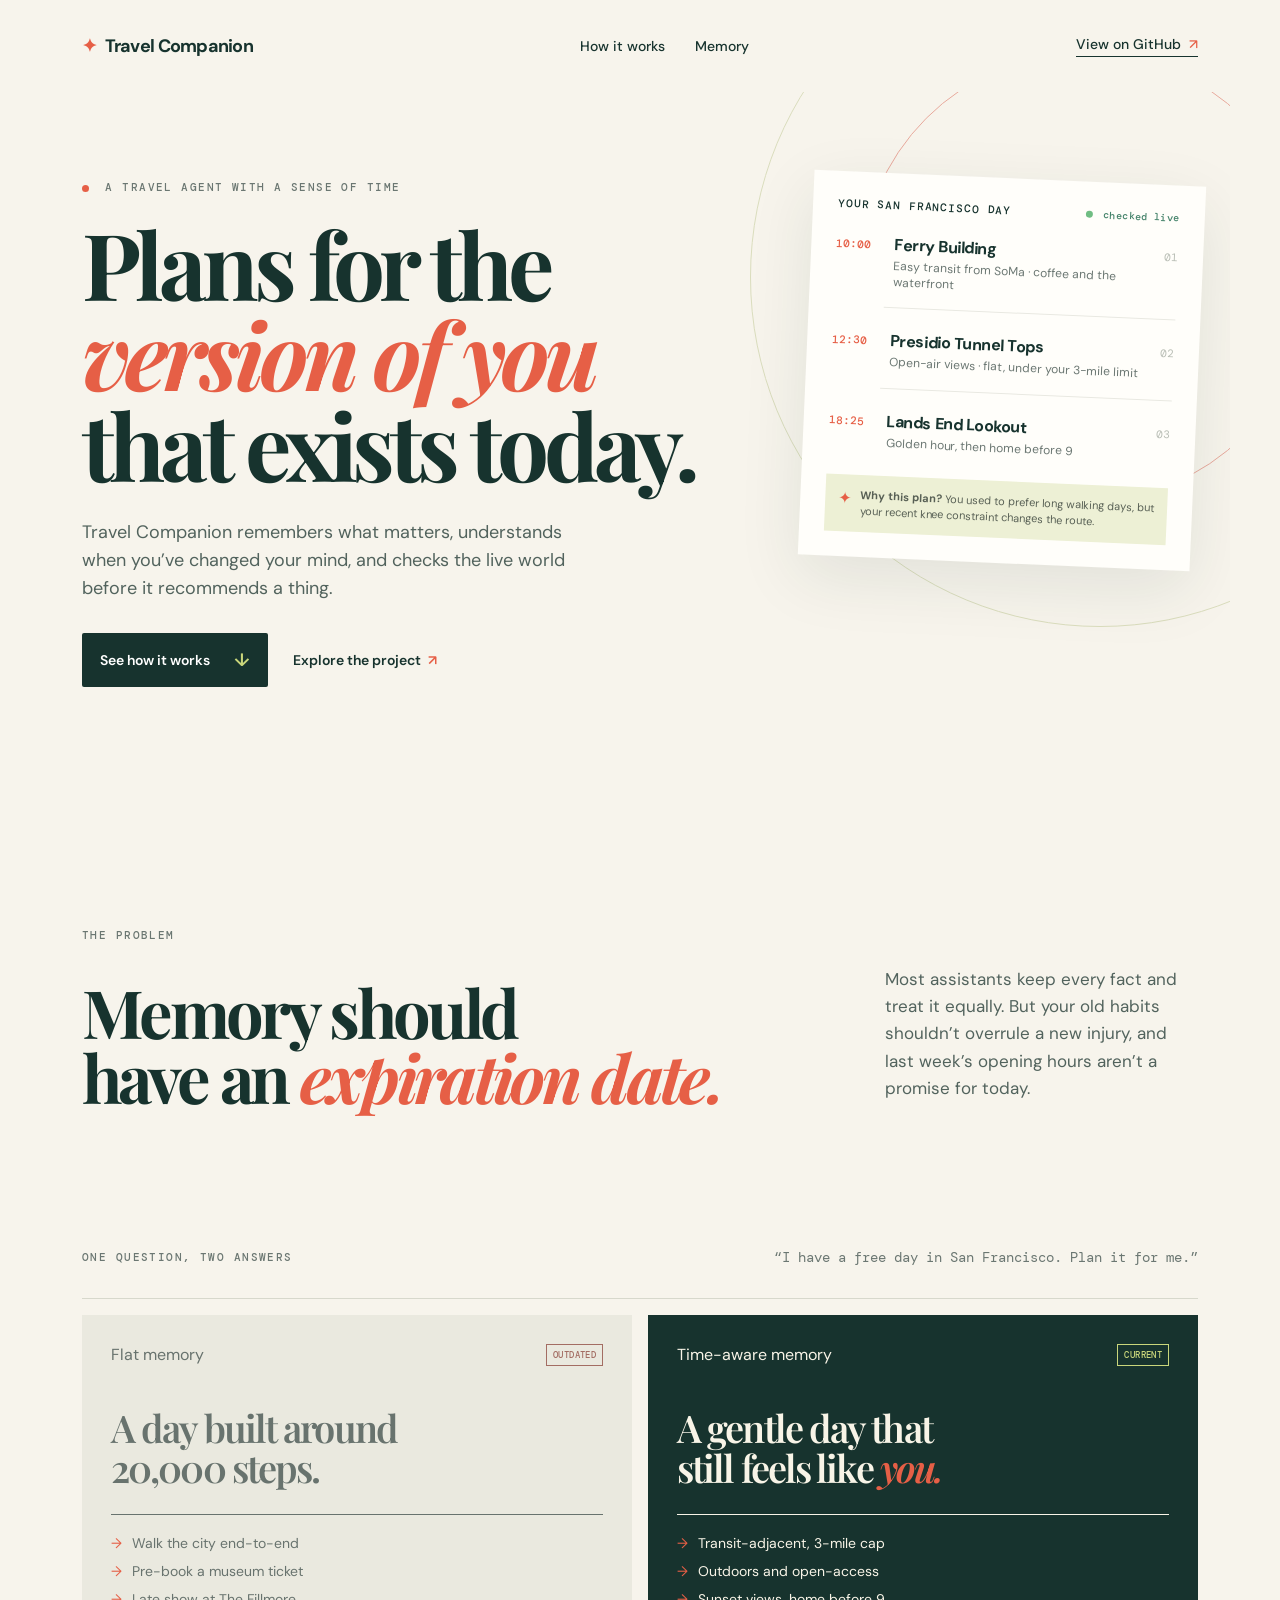
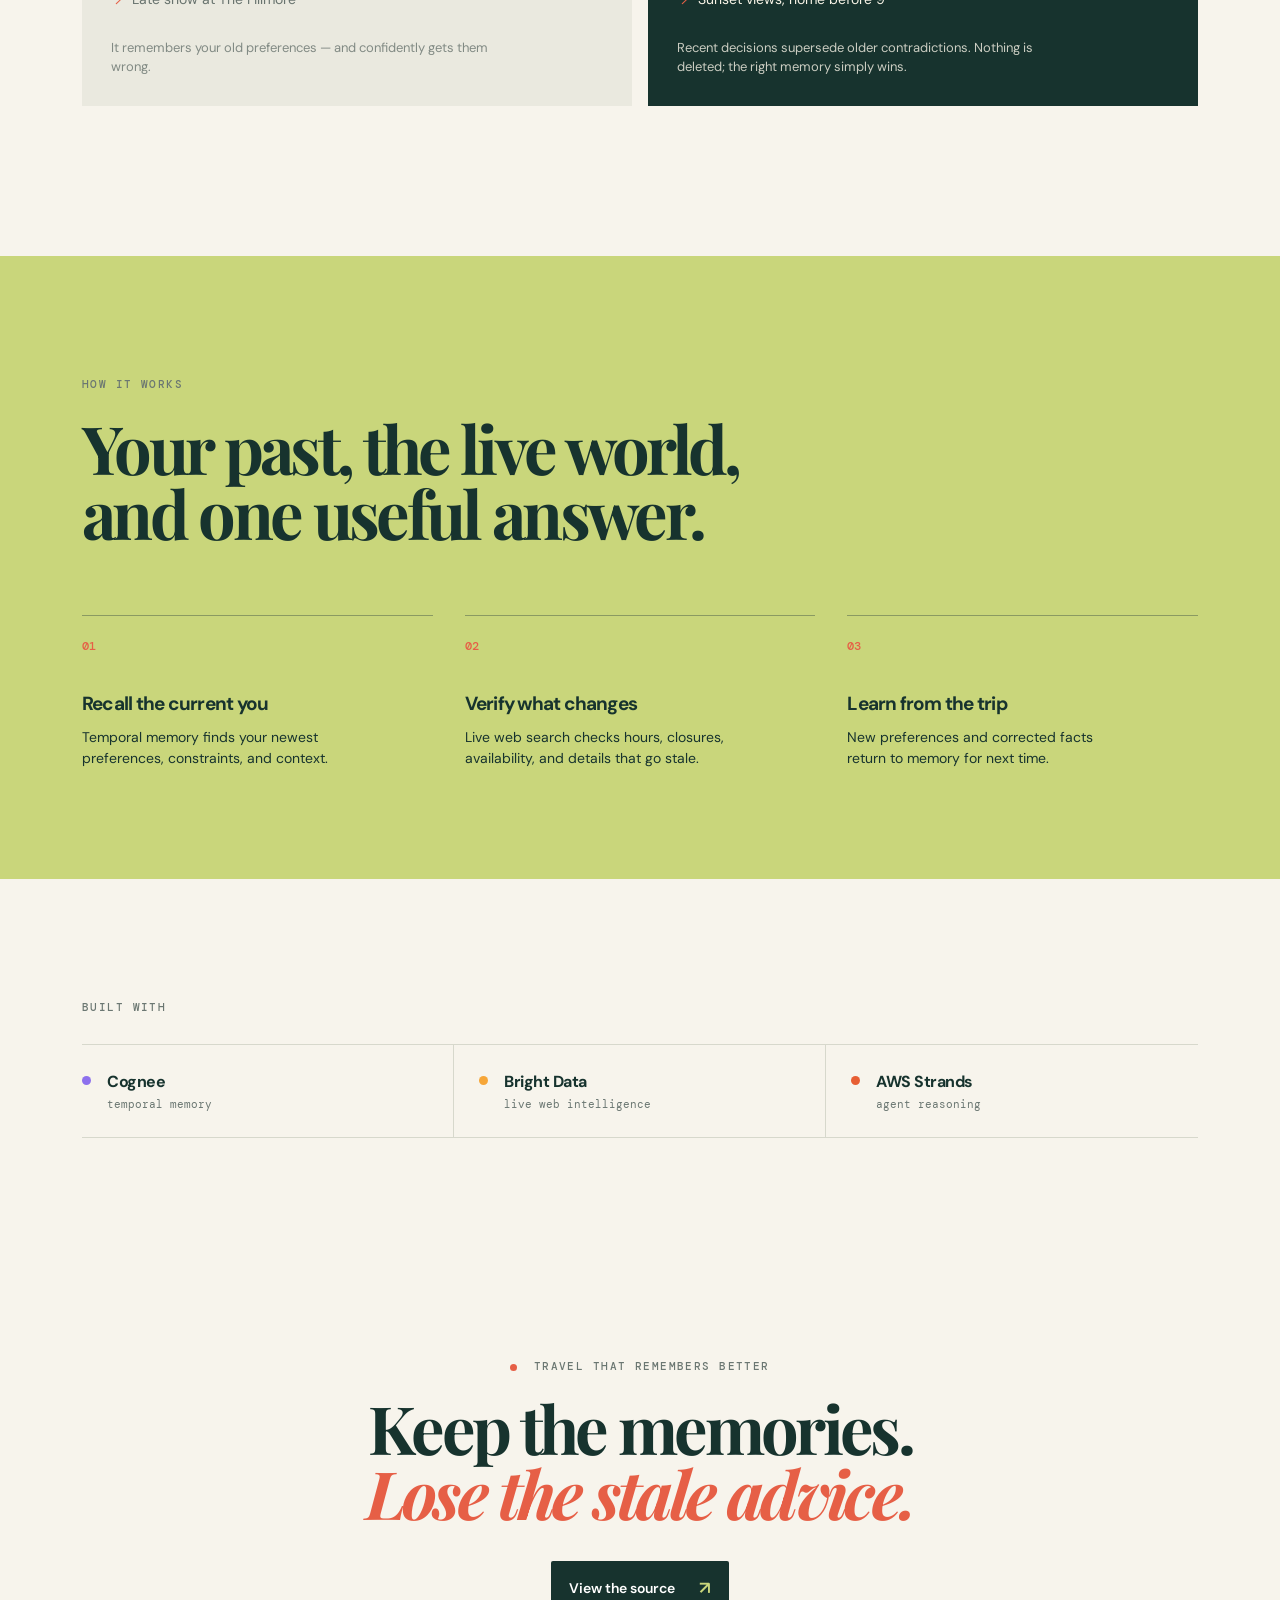
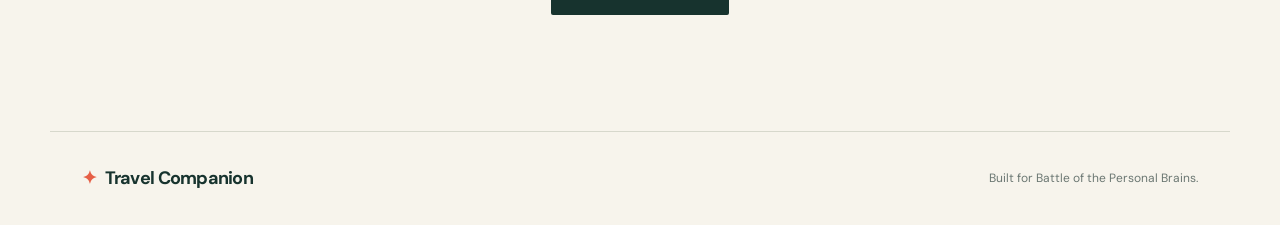
==== index.html @ 162d1d11 "Add recency decay layer — Cognee stores the timeline but doesn't rank by it Measured, not assumed: S" ====
<!doctype html>
<html lang="en">
  <head>
    <meta charset="UTF-8" />
    <meta name="viewport" content="width=device-width, initial-scale=1.0" />
    <meta name="description" content="Travel Companion plans around who you are now, then checks the world live." />
    <title>Travel Companion — Plans that keep up with you</title>
    <link rel="preconnect" href="https://fonts.googleapis.com" />
    <link rel="preconnect" href="https://fonts.gstatic.com" crossorigin />
    <link href="https://fonts.googleapis.com/css2?family=DM+Mono:wght@400;500&family=DM+Sans:opsz,wght@9..40,400;9..40,500;9..40,600;9..40,700&family=Playfair+Display:ital,wght@600;700&display=swap" rel="stylesheet" />
    <link rel="stylesheet" href="styles.css" />
  </head>
  <body>
    <main>
      <nav class="nav shell" aria-label="Primary navigation">
        <a class="brand" href="#top"><span class="brand-mark">✦</span> Travel Companion</a>
        <div class="nav-links"><a href="#how-it-works">How it works</a><a href="#memory">Memory</a></div>
        <a class="nav-cta" href="https://github.com/abhijitbetigeri/Travel-Companion">View on GitHub <span>↗</span></a>
      </nav>

      <section class="hero shell" id="top">
        <div class="eyebrow"><span></span> A travel agent with a sense of time</div>
        <h1>Plans for the<br /><em>version of you</em><br />that exists today.</h1>
        <p class="hero-copy">Travel Companion remembers what matters, understands when you’ve changed your mind, and checks the live world before it recommends a thing.</p>
        <div class="hero-actions"><a class="button button-dark" href="#how-it-works">See how it works <span>↓</span></a><a class="text-link" href="https://github.com/abhijitbetigeri/Travel-Companion">Explore the project <span>↗</span></a></div>
        <div class="hero-card" aria-label="Example trip plan">
          <div class="card-top"><span class="card-kicker">Your San Francisco day</span><span class="live"><i></i> checked live</span></div>
          <div class="plan-row"><time>10:00</time><div><strong>Ferry Building</strong><p>Easy transit from SoMa · coffee and the waterfront</p></div><b>01</b></div>
          <div class="plan-line"></div>
          <div class="plan-row"><time>12:30</time><div><strong>Presidio Tunnel Tops</strong><p>Open-air views · flat, under your 3-mile limit</p></div><b>02</b></div>
          <div class="plan-line"></div>
          <div class="plan-row"><time>18:25</time><div><strong>Lands End Lookout</strong><p>Golden hour, then home before 9</p></div><b>03</b></div>
          <div class="memory-note"><span>✦</span><p><strong>Why this plan?</strong> You used to prefer long walking days, but your recent knee constraint changes the route.</p></div>
        </div>
        <div class="orbit orbit-one"></div><div class="orbit orbit-two"></div>
      </section>

      <section class="belief shell">
        <p class="section-label">The problem</p>
        <div class="belief-grid"><h2>Memory should<br />have an <em>expiration date.</em></h2><p>Most assistants keep every fact and treat it equally. But your old habits shouldn’t overrule a new injury, and last week’s opening hours aren’t a promise for today.</p></div>
      </section>

      <section class="comparison shell" id="memory">
        <div class="comparison-head"><p class="section-label">One question, two answers</p><p>“I have a free day in San Francisco. Plan it for me.”</p></div>
        <div class="comparison-grid">
          <article class="answer old"><div class="answer-top"><span>Flat memory</span><span class="status">OUTDATED</span></div><h3>A day built around<br />20,000 steps.</h3><ul><li>Walk the city end-to-end</li><li>Pre-book a museum ticket</li><li>Late show at The Fillmore</li></ul><p>It remembers your old preferences — and confidently gets them wrong.</p></article>
          <article class="answer current"><div class="answer-top"><span>Time-aware memory</span><span class="status">CURRENT</span></div><h3>A gentle day that<br />still feels like <em>you.</em></h3><ul><li>Transit-adjacent, 3-mile cap</li><li>Outdoors and open-access</li><li>Sunset views, home before 9</li></ul><p>Recent decisions supersede older contradictions. Nothing is deleted; the right memory simply wins.</p></article>
        </div>
      </section>

      <section class="workflow" id="how-it-works"><div class="shell"><p class="section-label">How it works</p><h2>Your past, the live world,<br />and one useful answer.</h2><div class="steps"><article><span class="step-number">01</span><h3>Recall the current you</h3><p>Temporal memory finds your newest preferences, constraints, and context.</p></article><article><span class="step-number">02</span><h3>Verify what changes</h3><p>Live web search checks hours, closures, availability, and details that go stale.</p></article><article><span class="step-number">03</span><h3>Learn from the trip</h3><p>New preferences and corrected facts return to memory for next time.</p></article></div></div></section>

      <section class="stack shell"><p class="section-label">Built with</p><div class="stack-items"><div><span class="stack-dot cognee"></span><strong>Cognee</strong><small>temporal memory</small></div><div><span class="stack-dot bright"></span><strong>Bright Data</strong><small>live web intelligence</small></div><div><span class="stack-dot aws"></span><strong>AWS Strands</strong><small>agent reasoning</small></div></div></section>

      <section class="closing shell"><p class="eyebrow"><span></span> Travel that remembers better</p><h2>Keep the memories.<br /><em>Lose the stale advice.</em></h2><a class="button button-dark" href="https://github.com/abhijitbetigeri/Travel-Companion">View the source <span>↗</span></a></section>
    </main>
    <footer class="shell"><a class="brand" href="#top"><span class="brand-mark">✦</span> Travel Companion</a><p>Built for Battle of the Personal Brains.</p></footer>
  </body>
</html>
---- styles.css ----
:root { --ink:#17332e; --cream:#f7f4ec; --coral:#e65f46; --lime:#c9d67b; --muted:#6b7772; --line:#d7d8cc; } * { box-sizing:border-box; } html { scroll-behavior:smooth; } body { margin:0; background:var(--cream); color:var(--ink); font-family:"DM Sans",sans-serif; } .shell { max-width:1180px; margin:0 auto; padding-left:32px; padding-right:32px; } .nav { height:92px; display:flex; align-items:center; justify-content:space-between; } .brand { text-decoration:none; color:var(--ink); font-weight:700; letter-spacing:-.04em; font-size:18px; } .brand-mark { color:var(--coral); margin-right:5px; } .nav-links { display:flex; gap:30px; } .nav-links a,.nav-cta { color:var(--ink); text-decoration:none; font-size:14px; font-weight:500; } .nav-cta { border-bottom:1px solid var(--ink); padding-bottom:3px; } .nav-cta span,.text-link span { color:var(--coral); margin-left:4px; } .hero { position:relative; overflow:hidden; min-height:690px; padding-top:88px; } .eyebrow,.section-label { color:var(--muted); text-transform:uppercase; letter-spacing:.13em; font:500 11px "DM Mono",monospace; } .eyebrow span { display:inline-block; width:7px; height:7px; background:var(--coral); border-radius:50%; margin-right:8px; vertical-align:middle; } h1,h2 { font-family:"Playfair Display",serif; letter-spacing:-.055em; line-height:.98; margin:0; } h1 { font-size:clamp(55px,7.2vw,96px); margin-top:24px; max-width:720px; } h1 em,h2 em,.answer h3 em { color:var(--coral); font-style:italic; } .hero-copy { color:#52635d; font-size:18px; line-height:1.55; max-width:485px; margin:30px 0; } .hero-actions { display:flex; align-items:center; gap:25px; } .button { display:inline-flex; align-items:center; gap:24px; border-radius:2px; text-decoration:none; padding:15px 18px; font-size:14px; font-weight:600; } .button-dark { background:var(--ink); color:white; } .button span { color:var(--lime); font-size:18px; } .text-link { color:var(--ink); font-size:14px; font-weight:600; text-decoration:none; } .hero-card { position:absolute; z-index:2; top:86px; right:32px; width:392px; background:#fffefa; padding:25px; box-shadow:0 20px 65px #18322a18; transform:rotate(2.5deg); } .card-top,.answer-top { display:flex; justify-content:space-between; align-items:center; } .card-kicker { font:500 11px "DM Mono",monospace; text-transform:uppercase; letter-spacing:.08em; } .live,.status { font:500 10px "DM Mono",monospace; letter-spacing:.04em; } .live { color:#438269; } .live i { width:7px; height:7px; display:inline-block; border-radius:50%; background:#70bd83; margin-right:4px; } .plan-row { padding:22px 0 17px; display:grid; grid-template-columns:50px 1fr 24px; gap:8px; } .plan-row time { font:500 11px "DM Mono",monospace; color:var(--coral); padding-top:4px; } .plan-row strong { font-size:16px; letter-spacing:-.03em; } .plan-row p { margin:4px 0 0; color:var(--muted); font-size:12px; line-height:1.3; } .plan-row b { color:#b8bdb4; font:400 11px "DM Mono",monospace; text-align:right; padding-top:4px; } .plan-line { height:1px; background:#e9e9e2; margin-left:50px; } .memory-note { background:#edf0d5; display:flex; gap:9px; padding:13px; margin-top:8px; } .memory-note span { color:var(--coral); } .memory-note p { margin:0; font-size:11px; line-height:1.4; color:#586055; } .orbit { position:absolute; border:1px solid #daddbd; border-radius:50%; z-index:0; } .orbit-one { width:700px;height:700px;right:-220px;top:-165px; } .orbit-two { width:450px;height:450px;right:-80px;top:-40px; border-color:#e8a99c; } .belief { padding-top:135px; padding-bottom:125px; } .belief-grid { margin-top:24px; display:grid; grid-template-columns:1.5fr .65fr; gap:80px; align-items:end; } h2 { font-size:clamp(40px,5.2vw,68px); } .belief-grid p { color:#52635d; font-size:17px; line-height:1.6; margin:0 0 7px; } .comparison { padding-bottom:150px; } .comparison-head { display:flex; justify-content:space-between; align-items:center; border-bottom:1px solid var(--line); padding-bottom:18px; } .comparison-head p:last-child { font:14px "DM Mono",monospace; color:var(--muted); } .comparison-grid { display:grid; grid-template-columns:1fr 1fr; gap:16px; margin-top:16px; } .answer { min-height:378px; padding:29px; } .answer.old { background:#eae9df; color:#68736e; } .answer.current { background:var(--ink); color:#f8f4e7; } .status { border:1px solid currentColor; padding:4px 6px; font-size:9px; } .old .status { color:#a36d63; } .current .status { color:var(--lime); } .answer h3 { font:600 38px/1.05 "Playfair Display",serif; letter-spacing:-.05em; margin:42px 0 26px; } .answer ul { border-top:1px solid currentColor; padding:14px 0 0; margin:0; list-style:none; font-size:14px; line-height:2; } .answer ul li:before { content:"→"; margin-right:10px; color:var(--coral); } .answer p { max-width:390px; margin:25px 0 0; font-size:13px; line-height:1.5; opacity:.8; } .workflow { background:var(--lime); padding:110px 0; } .workflow h2 { margin-top:24px; } .steps { display:grid; grid-template-columns:repeat(3,1fr); gap:32px; margin-top:70px; } .steps article { border-top:1px solid #8a9a62; padding-top:18px; } .step-number { color:var(--coral); font:500 12px "DM Mono",monospace; } .steps h3 { font-size:19px; letter-spacing:-.04em; margin:36px 0 11px; } .steps p { font-size:14px; line-height:1.5; max-width:270px; margin:0; } .stack { padding-top:110px; padding-bottom:110px; } .stack-items { display:grid; grid-template-columns:repeat(3,1fr); margin-top:30px; border-top:1px solid var(--line); border-bottom:1px solid var(--line); } .stack-items div { padding:26px 12px 26px 0; display:grid; grid-template-columns:15px auto; gap:0 10px; border-right:1px solid var(--line); } .stack-items div+div { padding-left:25px; } .stack-items div:last-child { border:0; } .stack-dot { width:9px;height:9px;border-radius:50%;margin-top:5px; } .cognee { background:#8d70ed; }.bright { background:#f6a638; }.aws { background:#e75e33; } .stack-items strong { font-size:16px; letter-spacing:-.03em; }.stack-items small { grid-column:2;color:var(--muted);font:11px "DM Mono",monospace;margin-top:5px; } .closing { padding-top:100px; padding-bottom:116px; text-align:center; } .closing h2 { margin:22px auto 35px; }.closing .button { text-align:left; } footer { border-top:1px solid var(--line); min-height:94px; display:flex; align-items:center; justify-content:space-between; } footer p { color:var(--muted); font-size:12px; }
@media (max-width:850px) { .hero { min-height:900px; }.hero-card { top:510px; left:50%; right:auto; transform:translateX(-50%) rotate(1.5deg); width:min(390px,calc(100% - 64px)); }.orbit-one { top:400px; }.orbit-two { top:470px; }.belief { padding-top:80px; }.belief-grid { grid-template-columns:1fr;gap:28px; }.comparison-grid,.steps { grid-template-columns:1fr; }.comparison { padding-bottom:90px; }.steps { gap:45px; }.workflow { padding:80px 0; } }
@media (max-width:560px) { .shell { padding-left:20px;padding-right:20px; }.nav { height:72px; }.nav-links { display:none; }.nav-cta { font-size:12px; }.hero { padding-top:55px;min-height:800px; }.hero-copy { font-size:16px; }.hero-actions { gap:16px; }.text-link { font-size:12px; }.hero-card { top:475px;width:calc(100% - 40px);padding:20px; }.belief { padding-bottom:80px; }.comparison-head { display:block; }.comparison-head p:last-child { margin-top:13px;line-height:1.4; }.answer { min-height:0; }.stack { padding:80px 20px; }.stack-items { grid-template-columns:1fr; }.stack-items div,.stack-items div+div { border-right:0;border-bottom:1px solid var(--line);padding:20px 0; }.stack-items div:last-child { border-bottom:0; }.closing { padding:75px 20px; } footer { min-height:75px; } footer p { display:none; } }
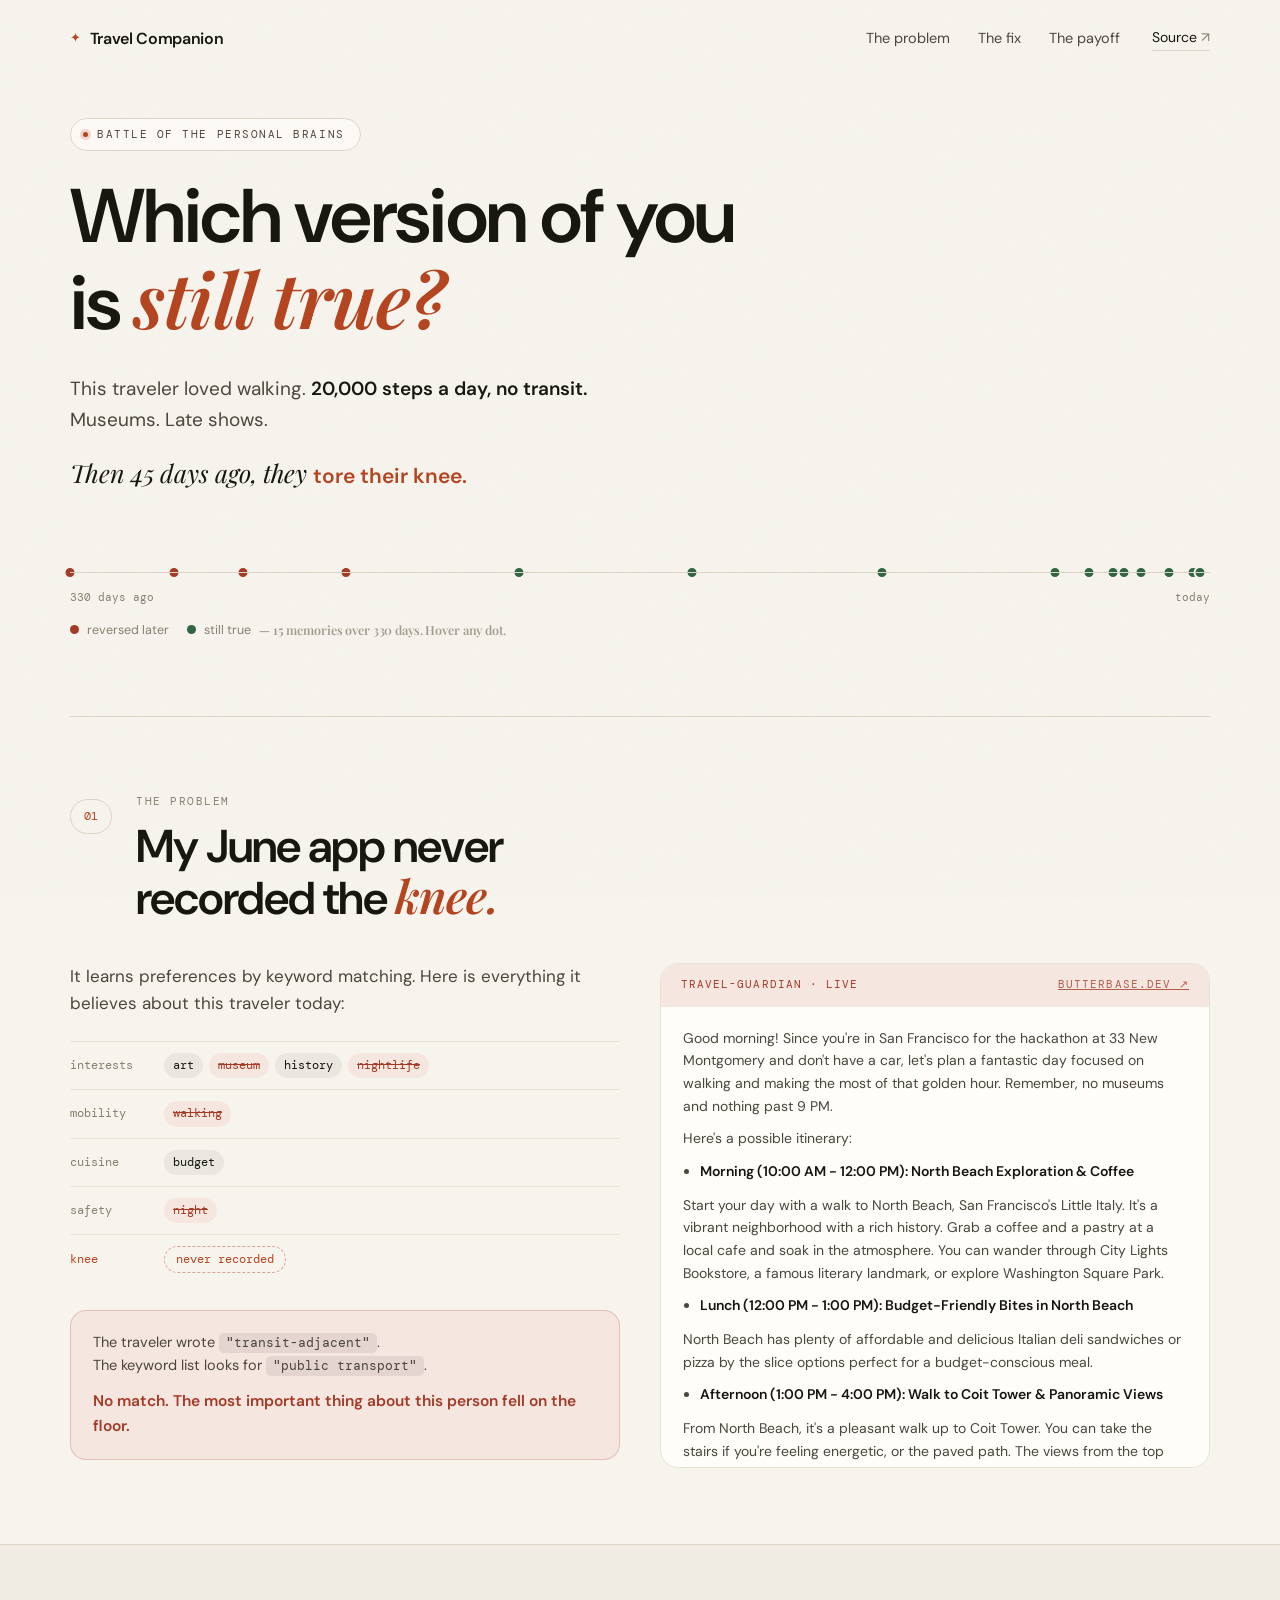
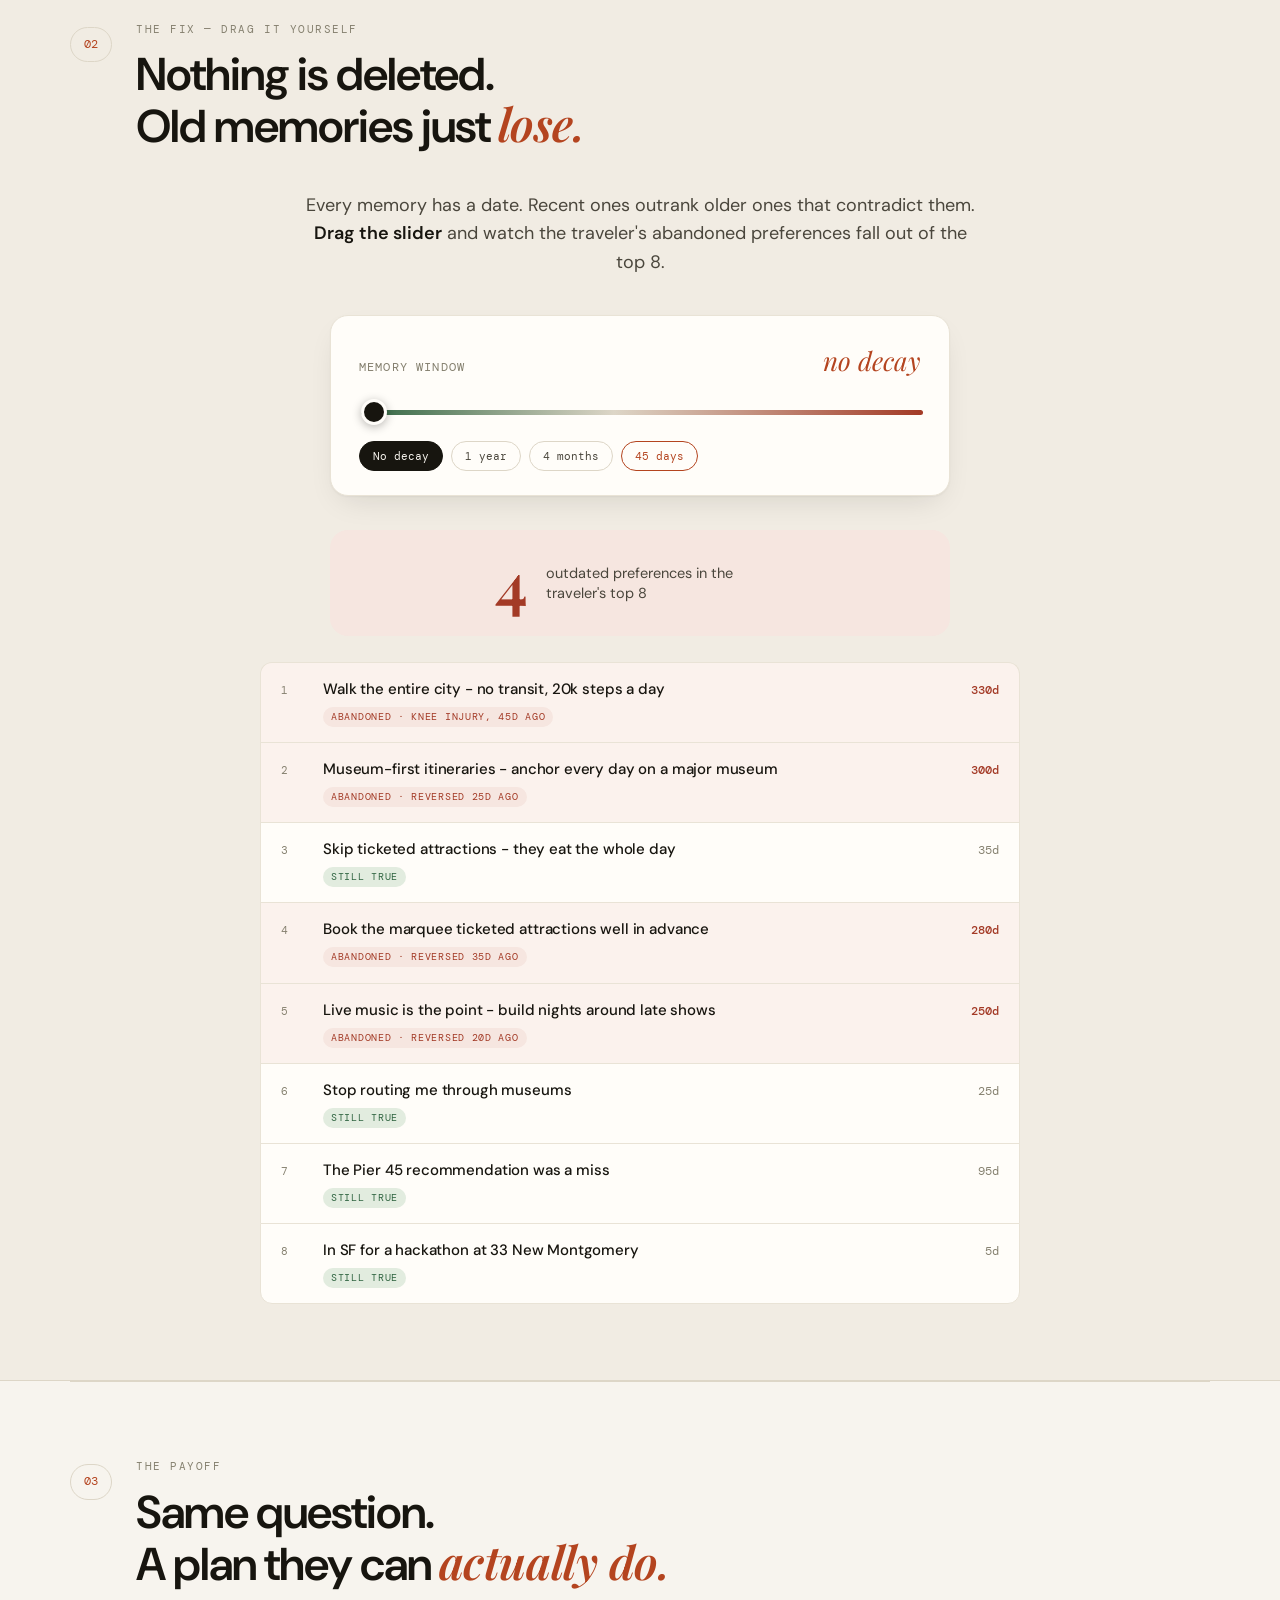
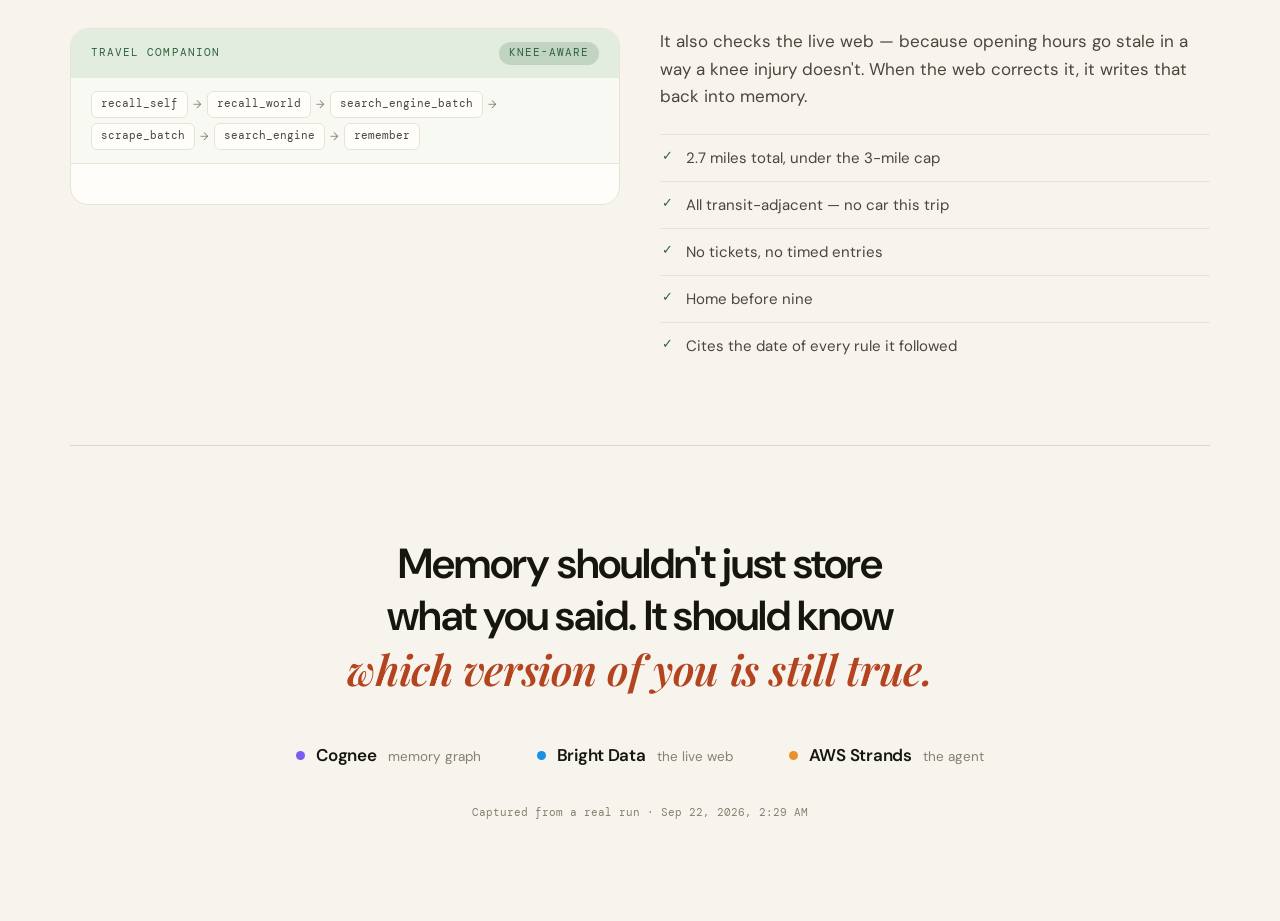
==== commit dba8ba00: "Replace the static landing page with one interactive demo The marketing page and the static demo pag" ====
--- a/index.html
+++ b/index.html
@@ -3,57 +3,157 @@
   <head>
     <meta charset="UTF-8" />
     <meta name="viewport" content="width=device-width, initial-scale=1.0" />
-    <meta name="description" content="Travel Companion plans around who you are now, then checks the world live." />
-    <title>Travel Companion — Plans that keep up with you</title>
+    <meta name="description" content="A travel agent whose memory knows which version of you is still current." />
+    <title>Travel Companion — which version of you is still true?</title>
     <link rel="preconnect" href="https://fonts.googleapis.com" />
     <link rel="preconnect" href="https://fonts.gstatic.com" crossorigin />
     <link href="https://fonts.googleapis.com/css2?family=DM+Mono:wght@400;500&family=DM+Sans:opsz,wght@9..40,400;9..40,500;9..40,600;9..40,700&family=Playfair+Display:ital,wght@600;700&display=swap" rel="stylesheet" />
     <link rel="stylesheet" href="styles.css" />
+    <link rel="stylesheet" href="demo.css" />
   </head>
-  <body>
-    <main>
-      <nav class="nav shell" aria-label="Primary navigation">
-        <a class="brand" href="#top"><span class="brand-mark">✦</span> Travel Companion</a>
-        <div class="nav-links"><a href="#how-it-works">How it works</a><a href="#memory">Memory</a></div>
-        <a class="nav-cta" href="https://github.com/abhijitbetigeri/Travel-Companion">View on GitHub <span>↗</span></a>
-      </nav>
+  <body class="demo-body">
 
-      <section class="hero shell" id="top">
-        <div class="eyebrow"><span></span> A travel agent with a sense of time</div>
-        <h1>Plans for the<br /><em>version of you</em><br />that exists today.</h1>
-        <p class="hero-copy">Travel Companion remembers what matters, understands when you’ve changed your mind, and checks the live world before it recommends a thing.</p>
-        <div class="hero-actions"><a class="button button-dark" href="#how-it-works">See how it works <span>↓</span></a><a class="text-link" href="https://github.com/abhijitbetigeri/Travel-Companion">Explore the project <span>↗</span></a></div>
-        <div class="hero-card" aria-label="Example trip plan">
-          <div class="card-top"><span class="card-kicker">Your San Francisco day</span><span class="live"><i></i> checked live</span></div>
-          <div class="plan-row"><time>10:00</time><div><strong>Ferry Building</strong><p>Easy transit from SoMa · coffee and the waterfront</p></div><b>01</b></div>
-          <div class="plan-line"></div>
-          <div class="plan-row"><time>12:30</time><div><strong>Presidio Tunnel Tops</strong><p>Open-air views · flat, under your 3-mile limit</p></div><b>02</b></div>
-          <div class="plan-line"></div>
-          <div class="plan-row"><time>18:25</time><div><strong>Lands End Lookout</strong><p>Golden hour, then home before 9</p></div><b>03</b></div>
-          <div class="memory-note"><span>✦</span><p><strong>Why this plan?</strong> You used to prefer long walking days, but your recent knee constraint changes the route.</p></div>
+    <nav class="nav shell">
+      <a class="brand" href="#top"><span class="brand-mark">✦</span> Travel Companion</a>
+      <div class="nav-links">
+        <a href="#problem">The problem</a><a href="#fix">The fix</a><a href="#payoff">The payoff</a>
+      </div>
+      <a class="nav-cta" href="https://github.com/abhijitbetigeri/Travel-Companion">Source <span>↗</span></a>
+    </nav>
+
+    <!-- ① SETUP ─────────────────────────────────────────── -->
+    <header class="beat setup shell" id="top">
+      <div class="eyebrow"><span></span> Battle of the Personal Brains</div>
+      <h1>Which version of you<br />is <em>still true?</em></h1>
+
+      <div class="story">
+        <p>This traveler loved walking. <b>20,000 steps a day, no transit.</b>
+           Museums. Late shows.</p>
+        <p class="turn">Then 45 days ago, they <b>tore their knee.</b></p>
+      </div>
+
+      <div class="timeline" id="timeline" aria-label="The traveler's decisions over time"></div>
+      <p class="timeline-key">
+        <span class="k stale"></span> reversed later
+        <span class="k fresh"></span> still true
+        <em>— 15 memories over 330 days. Hover any dot.</em>
+      </p>
+    </header>
+
+    <!-- ② PROBLEM ───────────────────────────────────────── -->
+    <section class="beat shell" id="problem">
+      <div class="beat-head">
+        <span class="beat-num">01</span>
+        <div>
+          <p class="section-label">The problem</p>
+          <h2>My June app never<br />recorded the <em>knee.</em></h2>
         </div>
-        <div class="orbit orbit-one"></div><div class="orbit orbit-two"></div>
-      </section>
+      </div>
 
-      <section class="belief shell">
-        <p class="section-label">The problem</p>
-        <div class="belief-grid"><h2>Memory should<br />have an <em>expiration date.</em></h2><p>Most assistants keep every fact and treat it equally. But your old habits shouldn’t overrule a new injury, and last week’s opening hours aren’t a promise for today.</p></div>
-      </section>
+      <div class="split">
+        <div>
+          <p class="lede">It learns preferences by keyword matching. Here is
+             everything it believes about this traveler today:</p>
+          <dl class="prefs" id="guardian-prefs"></dl>
+          <div class="gotcha">
+            <p>The traveler wrote <code>"transit-adjacent"</code>.<br />
+               The keyword list looks for <code>"public transport"</code>.</p>
+            <p class="punch">No match. The most important thing about this
+               person fell on the floor.</p>
+          </div>
+        </div>
 
-      <section class="comparison shell" id="memory">
-        <div class="comparison-head"><p class="section-label">One question, two answers</p><p>“I have a free day in San Francisco. Plan it for me.”</p></div>
-        <div class="comparison-grid">
-          <article class="answer old"><div class="answer-top"><span>Flat memory</span><span class="status">OUTDATED</span></div><h3>A day built around<br />20,000 steps.</h3><ul><li>Walk the city end-to-end</li><li>Pre-book a museum ticket</li><li>Late show at The Fillmore</li></ul><p>It remembers your old preferences — and confidently gets them wrong.</p></article>
-          <article class="answer current"><div class="answer-top"><span>Time-aware memory</span><span class="status">CURRENT</span></div><h3>A gentle day that<br />still feels like <em>you.</em></h3><ul><li>Transit-adjacent, 3-mile cap</li><li>Outdoors and open-access</li><li>Sunset views, home before 9</li></ul><p>Recent decisions supersede older contradictions. Nothing is deleted; the right memory simply wins.</p></article>
+        <div class="reply-card stale">
+          <div class="rc-top">
+            <span>travel-guardian · live</span>
+            <a href="https://travel-guardian.butterbase.dev" target="_blank" rel="noopener">butterbase.dev ↗</a>
+          </div>
+          <div class="rc-body" id="guardian-answer">…</div>
         </div>
-      </section>
+      </div>
+    </section>
 
-      <section class="workflow" id="how-it-works"><div class="shell"><p class="section-label">How it works</p><h2>Your past, the live world,<br />and one useful answer.</h2><div class="steps"><article><span class="step-number">01</span><h3>Recall the current you</h3><p>Temporal memory finds your newest preferences, constraints, and context.</p></article><article><span class="step-number">02</span><h3>Verify what changes</h3><p>Live web search checks hours, closures, availability, and details that go stale.</p></article><article><span class="step-number">03</span><h3>Learn from the trip</h3><p>New preferences and corrected facts return to memory for next time.</p></article></div></div></section>
+    <!-- ③ FIX — the interactive core ─────────────────────── -->
+    <section class="beat fix-beat" id="fix">
+      <div class="shell">
+        <div class="beat-head">
+          <span class="beat-num">02</span>
+          <div>
+            <p class="section-label">The fix — drag it yourself</p>
+            <h2>Nothing is deleted.<br />Old memories just <em>lose.</em></h2>
+          </div>
+        </div>
 
-      <section class="stack shell"><p class="section-label">Built with</p><div class="stack-items"><div><span class="stack-dot cognee"></span><strong>Cognee</strong><small>temporal memory</small></div><div><span class="stack-dot bright"></span><strong>Bright Data</strong><small>live web intelligence</small></div><div><span class="stack-dot aws"></span><strong>AWS Strands</strong><small>agent reasoning</small></div></div></section>
+        <p class="lede center">Every memory has a date. Recent ones outrank older ones
+           that contradict them. <b>Drag the slider</b> and watch the traveler's
+           abandoned preferences fall out of the top 8.</p>
 
-      <section class="closing shell"><p class="eyebrow"><span></span> Travel that remembers better</p><h2>Keep the memories.<br /><em>Lose the stale advice.</em></h2><a class="button button-dark" href="https://github.com/abhijitbetigeri/Travel-Companion">View the source <span>↗</span></a></section>
-    </main>
-    <footer class="shell"><a class="brand" href="#top"><span class="brand-mark">✦</span> Travel Companion</a><p>Built for Battle of the Personal Brains.</p></footer>
+        <div class="control">
+          <div class="control-row">
+            <label for="window">Memory window</label>
+            <output id="window-out">3650 days</output>
+          </div>
+          <input type="range" id="window" min="10" max="3650" value="3650" step="5" />
+          <div class="ticks">
+            <button data-w="3650" class="tick">No decay</button>
+            <button data-w="365" class="tick">1 year</button>
+            <button data-w="120" class="tick">4 months</button>
+            <button data-w="45" class="tick is-key">45 days</button>
+          </div>
+        </div>
+
+        <div class="counter" id="counter">
+          <b id="stale-count">4</b>
+          <span>outdated preferences in the traveler's top&nbsp;8</span>
+        </div>
+
+        <ol class="live-rank" id="live-rank"></ol>
+      </div>
+    </section>
+
+    <!-- ④ PAYOFF ────────────────────────────────────────── -->
+    <section class="beat shell" id="payoff">
+      <div class="beat-head">
+        <span class="beat-num">03</span>
+        <div>
+          <p class="section-label">The payoff</p>
+          <h2>Same question.<br />A plan they can <em>actually do.</em></h2>
+        </div>
+      </div>
+
+      <div class="split">
+        <div class="reply-card fresh">
+          <div class="rc-top"><span>Travel Companion</span><span class="ok">knee-aware</span></div>
+          <div class="trace" id="trace"></div>
+          <div class="rc-body" id="companion-answer">…</div>
+        </div>
+
+        <div>
+          <p class="lede">It also checks the live web — because opening hours go
+             stale in a way a knee injury doesn't. When the web corrects it, it
+             writes that back into memory.</p>
+          <ul class="checks">
+            <li>2.7 miles total, under the 3-mile cap</li>
+            <li>All transit-adjacent — no car this trip</li>
+            <li>No tickets, no timed entries</li>
+            <li>Home before nine</li>
+            <li>Cites the date of every rule it followed</li>
+          </ul>
+        </div>
+      </div>
+    </section>
+
+    <!-- ⑤ CLOSE ─────────────────────────────────────────── -->
+    <section class="beat close shell">
+      <h2>Memory shouldn't just store<br />what you said. It should know<br /><em>which version of you is still true.</em></h2>
+      <div class="stack-items">
+        <div><span class="stack-dot cognee"></span><strong>Cognee</strong><small>memory graph</small></div>
+        <div><span class="stack-dot bright"></span><strong>Bright Data</strong><small>the live web</small></div>
+        <div><span class="stack-dot aws"></span><strong>AWS Strands</strong><small>the agent</small></div>
+      </div>
+      <p class="capture-note">Captured from a real run · <span id="captured">…</span></p>
+    </section>
+
+    <script src="app.js"></script>
   </body>
 </html>
--- a/styles.css
+++ b/styles.css
@@ -1,3 +1,543 @@
-:root { --ink:#17332e; --cream:#f7f4ec; --coral:#e65f46; --lime:#c9d67b; --muted:#6b7772; --line:#d7d8cc; } * { box-sizing:border-box; } html { scroll-behavior:smooth; } body { margin:0; background:var(--cream); color:var(--ink); font-family:"DM Sans",sans-serif; } .shell { max-width:1180px; margin:0 auto; padding-left:32px; padding-right:32px; } .nav { height:92px; display:flex; align-items:center; justify-content:space-between; } .brand { text-decoration:none; color:var(--ink); font-weight:700; letter-spacing:-.04em; font-size:18px; } .brand-mark { color:var(--coral); margin-right:5px; } .nav-links { display:flex; gap:30px; } .nav-links a,.nav-cta { color:var(--ink); text-decoration:none; font-size:14px; font-weight:500; } .nav-cta { border-bottom:1px solid var(--ink); padding-bottom:3px; } .nav-cta span,.text-link span { color:var(--coral); margin-left:4px; } .hero { position:relative; overflow:hidden; min-height:690px; padding-top:88px; } .eyebrow,.section-label { color:var(--muted); text-transform:uppercase; letter-spacing:.13em; font:500 11px "DM Mono",monospace; } .eyebrow span { display:inline-block; width:7px; height:7px; background:var(--coral); border-radius:50%; margin-right:8px; vertical-align:middle; } h1,h2 { font-family:"Playfair Display",serif; letter-spacing:-.055em; line-height:.98; margin:0; } h1 { font-size:clamp(55px,7.2vw,96px); margin-top:24px; max-width:720px; } h1 em,h2 em,.answer h3 em { color:var(--coral); font-style:italic; } .hero-copy { color:#52635d; font-size:18px; line-height:1.55; max-width:485px; margin:30px 0; } .hero-actions { display:flex; align-items:center; gap:25px; } .button { display:inline-flex; align-items:center; gap:24px; border-radius:2px; text-decoration:none; padding:15px 18px; font-size:14px; font-weight:600; } .button-dark { background:var(--ink); color:white; } .button span { color:var(--lime); font-size:18px; } .text-link { color:var(--ink); font-size:14px; font-weight:600; text-decoration:none; } .hero-card { position:absolute; z-index:2; top:86px; right:32px; width:392px; background:#fffefa; padding:25px; box-shadow:0 20px 65px #18322a18; transform:rotate(2.5deg); } .card-top,.answer-top { display:flex; justify-content:space-between; align-items:center; } .card-kicker { font:500 11px "DM Mono",monospace; text-transform:uppercase; letter-spacing:.08em; } .live,.status { font:500 10px "DM Mono",monospace; letter-spacing:.04em; } .live { color:#438269; } .live i { width:7px; height:7px; display:inline-block; border-radius:50%; background:#70bd83; margin-right:4px; } .plan-row { padding:22px 0 17px; display:grid; grid-template-columns:50px 1fr 24px; gap:8px; } .plan-row time { font:500 11px "DM Mono",monospace; color:var(--coral); padding-top:4px; } .plan-row strong { font-size:16px; letter-spacing:-.03em; } .plan-row p { margin:4px 0 0; color:var(--muted); font-size:12px; line-height:1.3; } .plan-row b { color:#b8bdb4; font:400 11px "DM Mono",monospace; text-align:right; padding-top:4px; } .plan-line { height:1px; background:#e9e9e2; margin-left:50px; } .memory-note { background:#edf0d5; display:flex; gap:9px; padding:13px; margin-top:8px; } .memory-note span { color:var(--coral); } .memory-note p { margin:0; font-size:11px; line-height:1.4; color:#586055; } .orbit { position:absolute; border:1px solid #daddbd; border-radius:50%; z-index:0; } .orbit-one { width:700px;height:700px;right:-220px;top:-165px; } .orbit-two { width:450px;height:450px;right:-80px;top:-40px; border-color:#e8a99c; } .belief { padding-top:135px; padding-bottom:125px; } .belief-grid { margin-top:24px; display:grid; grid-template-columns:1.5fr .65fr; gap:80px; align-items:end; } h2 { font-size:clamp(40px,5.2vw,68px); } .belief-grid p { color:#52635d; font-size:17px; line-height:1.6; margin:0 0 7px; } .comparison { padding-bottom:150px; } .comparison-head { display:flex; justify-content:space-between; align-items:center; border-bottom:1px solid var(--line); padding-bottom:18px; } .comparison-head p:last-child { font:14px "DM Mono",monospace; color:var(--muted); } .comparison-grid { display:grid; grid-template-columns:1fr 1fr; gap:16px; margin-top:16px; } .answer { min-height:378px; padding:29px; } .answer.old { background:#eae9df; color:#68736e; } .answer.current { background:var(--ink); color:#f8f4e7; } .status { border:1px solid currentColor; padding:4px 6px; font-size:9px; } .old .status { color:#a36d63; } .current .status { color:var(--lime); } .answer h3 { font:600 38px/1.05 "Playfair Display",serif; letter-spacing:-.05em; margin:42px 0 26px; } .answer ul { border-top:1px solid currentColor; padding:14px 0 0; margin:0; list-style:none; font-size:14px; line-height:2; } .answer ul li:before { content:"→"; margin-right:10px; color:var(--coral); } .answer p { max-width:390px; margin:25px 0 0; font-size:13px; line-height:1.5; opacity:.8; } .workflow { background:var(--lime); padding:110px 0; } .workflow h2 { margin-top:24px; } .steps { display:grid; grid-template-columns:repeat(3,1fr); gap:32px; margin-top:70px; } .steps article { border-top:1px solid #8a9a62; padding-top:18px; } .step-number { color:var(--coral); font:500 12px "DM Mono",monospace; } .steps h3 { font-size:19px; letter-spacing:-.04em; margin:36px 0 11px; } .steps p { font-size:14px; line-height:1.5; max-width:270px; margin:0; } .stack { padding-top:110px; padding-bottom:110px; } .stack-items { display:grid; grid-template-columns:repeat(3,1fr); margin-top:30px; border-top:1px solid var(--line); border-bottom:1px solid var(--line); } .stack-items div { padding:26px 12px 26px 0; display:grid; grid-template-columns:15px auto; gap:0 10px; border-right:1px solid var(--line); } .stack-items div+div { padding-left:25px; } .stack-items div:last-child { border:0; } .stack-dot { width:9px;height:9px;border-radius:50%;margin-top:5px; } .cognee { background:#8d70ed; }.bright { background:#f6a638; }.aws { background:#e75e33; } .stack-items strong { font-size:16px; letter-spacing:-.03em; }.stack-items small { grid-column:2;color:var(--muted);font:11px "DM Mono",monospace;margin-top:5px; } .closing { padding-top:100px; padding-bottom:116px; text-align:center; } .closing h2 { margin:22px auto 35px; }.closing .button { text-align:left; } footer { border-top:1px solid var(--line); min-height:94px; display:flex; align-items:center; justify-content:space-between; } footer p { color:var(--muted); font-size:12px; }
-@media (max-width:850px) { .hero { min-height:900px; }.hero-card { top:510px; left:50%; right:auto; transform:translateX(-50%) rotate(1.5deg); width:min(390px,calc(100% - 64px)); }.orbit-one { top:400px; }.orbit-two { top:470px; }.belief { padding-top:80px; }.belief-grid { grid-template-columns:1fr;gap:28px; }.comparison-grid,.steps { grid-template-columns:1fr; }.comparison { padding-bottom:90px; }.steps { gap:45px; }.workflow { padding:80px 0; } }
-@media (max-width:560px) { .shell { padding-left:20px;padding-right:20px; }.nav { height:72px; }.nav-links { display:none; }.nav-cta { font-size:12px; }.hero { padding-top:55px;min-height:800px; }.hero-copy { font-size:16px; }.hero-actions { gap:16px; }.text-link { font-size:12px; }.hero-card { top:475px;width:calc(100% - 40px);padding:20px; }.belief { padding-bottom:80px; }.comparison-head { display:block; }.comparison-head p:last-child { margin-top:13px;line-height:1.4; }.answer { min-height:0; }.stack { padding:80px 20px; }.stack-items { grid-template-columns:1fr; }.stack-items div,.stack-items div+div { border-right:0;border-bottom:1px solid var(--line);padding:20px 0; }.stack-items div:last-child { border-bottom:0; }.closing { padding:75px 20px; } footer { min-height:75px; } footer p { display:none; } }
+/* Travel Companion — editorial / warm-paper. Playfair voice, DM Sans body, DM Mono labels. */
+
+:root {
+  --paper: #f7f4ee;
+  --paper-2: #f1ece3;
+  --card: #fffdf9;
+  --ink: #17150f;
+  --ink-2: #4a463c;
+  --ink-3: #85806f;
+  --rule: #ddd6c7;
+  --rule-2: #e9e3d6;
+  --accent: #b4441f;
+  --accent-soft: #f0d9cd;
+  --stale: #a33a26;
+  --stale-bg: #f6e6e0;
+  --fresh: #2f6440;
+  --fresh-bg: #e2ecdf;
+  --shadow: 0 1px 2px rgba(23, 21, 15, .04), 0 12px 32px -12px rgba(23, 21, 15, .14);
+  --shadow-lg: 0 2px 4px rgba(23, 21, 15, .05), 0 40px 80px -32px rgba(23, 21, 15, .26);
+  --sans: "DM Sans", ui-sans-serif, system-ui, sans-serif;
+  --mono: "DM Mono", ui-monospace, "SF Mono", Menlo, monospace;
+  --display: "Playfair Display", ui-serif, Georgia, serif;
+  --shell: 1140px;
+}
+
+@media (prefers-color-scheme: dark) {
+  :root:not([data-theme="light"]) {
+    --paper: #14130f;
+    --paper-2: #1a1814;
+    --card: #1e1c17;
+    --ink: #f4f1e9;
+    --ink-2: #bdb7a8;
+    --ink-3: #8b8578;
+    --rule: #33302a;
+    --rule-2: #2a2721;
+    --accent: #e0703f;
+    --accent-soft: #3a2419;
+    --stale: #e08163;
+    --stale-bg: #33201a;
+    --fresh: #7fb894;
+    --fresh-bg: #1c2b21;
+    --shadow: 0 1px 2px rgba(0, 0, 0, .3), 0 12px 32px -12px rgba(0, 0, 0, .6);
+    --shadow-lg: 0 2px 4px rgba(0, 0, 0, .35), 0 40px 80px -32px rgba(0, 0, 0, .8);
+  }
+}
+
+* { box-sizing: border-box; }
+
+html { scroll-behavior: smooth; }
+
+body {
+  margin: 0;
+  background: var(--paper);
+  color: var(--ink);
+  font-family: var(--sans);
+  font-size: 17px;
+  line-height: 1.6;
+  -webkit-font-smoothing: antialiased;
+  overflow-x: hidden;
+}
+
+/* paper grain */
+body::before {
+  content: "";
+  position: fixed;
+  inset: 0;
+  z-index: 9999;
+  pointer-events: none;
+  opacity: .028;
+  background-image: url("data:image/svg+xml,%3Csvg xmlns='http://www.w3.org/2000/svg' width='180' height='180'%3E%3Cfilter id='n'%3E%3CfeTurbulence type='fractalNoise' baseFrequency='.85' numOctaves='3'/%3E%3C/filter%3E%3Crect width='180' height='180' filter='url(%23n)'/%3E%3C/svg%3E");
+}
+
+.shell { width: min(100% - 48px, var(--shell)); margin-inline: auto; }
+
+a { color: inherit; }
+
+h1, h2, h3 { font-weight: 600; letter-spacing: -.022em; line-height: 1.06; margin: 0; }
+
+em {
+  font-family: var(--display);
+  font-style: italic;
+  font-weight: 600;
+  letter-spacing: -.01em;
+}
+
+p { margin: 0; }
+
+/* ── labels ──────────────────────────────────────────────── */
+
+.section-label, .eyebrow, .card-kicker, .status, .live, .step-number, .answer-top span {
+  font-family: var(--mono);
+  font-size: 11px;
+  letter-spacing: .14em;
+  text-transform: uppercase;
+}
+
+.section-label { color: var(--ink-3); margin: 0 0 20px; }
+
+.eyebrow {
+  display: inline-flex;
+  align-items: center;
+  gap: 9px;
+  color: var(--ink-2);
+  padding: 7px 15px 7px 12px;
+  border: 1px solid var(--rule);
+  border-radius: 100px;
+  background: color-mix(in srgb, var(--card) 70%, transparent);
+  backdrop-filter: blur(8px);
+}
+
+.eyebrow span {
+  width: 5px; height: 5px; border-radius: 50%;
+  background: var(--accent);
+  box-shadow: 0 0 0 3px color-mix(in srgb, var(--accent) 18%, transparent);
+}
+
+/* ── nav ─────────────────────────────────────────────────── */
+
+.nav {
+  display: flex;
+  align-items: center;
+  gap: 32px;
+  padding: 26px 0;
+  position: relative;
+  z-index: 10;
+}
+
+.brand {
+  font-weight: 600;
+  letter-spacing: -.02em;
+  text-decoration: none;
+  display: inline-flex;
+  align-items: center;
+  gap: 9px;
+  font-size: 16px;
+}
+
+.brand-mark { color: var(--accent); font-size: 13px; }
+
+.nav-links { margin-left: auto; display: flex; gap: 28px; }
+
+.nav-links a {
+  text-decoration: none;
+  color: var(--ink-2);
+  font-size: 14.5px;
+  transition: color .2s;
+}
+
+.nav-links a:hover { color: var(--ink); }
+
+.nav-cta {
+  font-size: 14px;
+  text-decoration: none;
+  color: var(--ink);
+  border-bottom: 1px solid var(--rule);
+  padding-bottom: 2px;
+  transition: border-color .2s;
+}
+
+.nav-cta:hover { border-color: var(--accent); }
+.nav-cta span { color: var(--ink-3); }
+
+/* ── hero ────────────────────────────────────────────────── */
+
+.hero {
+  position: relative;
+  padding: 72px 0 120px;
+  display: grid;
+  grid-template-columns: minmax(0, 1.05fr) minmax(0, .95fr);
+  column-gap: 72px;
+  align-items: start;
+}
+
+.hero > .eyebrow { grid-column: 1; justify-self: start; }
+
+.hero h1 {
+  grid-column: 1;
+  margin: 28px 0 0;
+  font-size: clamp(46px, 6.4vw, 82px);
+}
+
+.hero h1 em { display: inline-block; color: var(--accent); }
+
+.hero-copy {
+  grid-column: 1;
+  margin: 26px 0 0;
+  max-width: 30rem;
+  color: var(--ink-2);
+  font-size: 18.5px;
+  line-height: 1.58;
+  text-wrap: pretty;
+}
+
+.hero-actions {
+  grid-column: 1;
+  margin-top: 36px;
+  display: flex;
+  align-items: center;
+  gap: 26px;
+  flex-wrap: wrap;
+}
+
+.hero-card {
+  grid-column: 2;
+  grid-row: 1 / span 5;
+  margin-top: 8px;
+  background: var(--card);
+  border: 1px solid var(--rule-2);
+  border-radius: 20px;
+  padding: 24px;
+  box-shadow: var(--shadow-lg);
+  rotate: .55deg;
+  transition: rotate .5s cubic-bezier(.2, .8, .2, 1), translate .5s cubic-bezier(.2, .8, .2, 1);
+}
+
+.hero-card:hover { rotate: 0deg; translate: 0 -4px; }
+
+/* ── buttons ─────────────────────────────────────────────── */
+
+.button {
+  display: inline-flex;
+  align-items: center;
+  gap: 10px;
+  padding: 14px 24px;
+  border-radius: 100px;
+  text-decoration: none;
+  font-size: 15px;
+  font-weight: 500;
+  transition: translate .2s, box-shadow .2s, background .2s;
+}
+
+.button-dark {
+  background: var(--ink);
+  color: var(--paper);
+  box-shadow: var(--shadow);
+}
+
+.button-dark:hover { translate: 0 -2px; box-shadow: var(--shadow-lg); }
+.button span { opacity: .55; }
+
+.text-link {
+  text-decoration: none;
+  font-size: 15px;
+  color: var(--ink-2);
+  border-bottom: 1px solid var(--rule);
+  padding-bottom: 3px;
+  transition: color .2s, border-color .2s;
+}
+
+.text-link:hover { color: var(--ink); border-color: var(--accent); }
+
+/* ── plan card ───────────────────────────────────────────── */
+
+.card-top {
+  display: flex;
+  align-items: center;
+  justify-content: space-between;
+  padding-bottom: 18px;
+  margin-bottom: 4px;
+}
+
+.card-kicker { color: var(--ink-3); }
+
+.live {
+  display: inline-flex;
+  align-items: center;
+  gap: 7px;
+  color: var(--fresh);
+  background: var(--fresh-bg);
+  padding: 5px 11px;
+  border-radius: 100px;
+  font-size: 10px;
+}
+
+.live i {
+  width: 5px; height: 5px; border-radius: 50%;
+  background: var(--fresh);
+  animation: pulse 2.4s ease-in-out infinite;
+}
+
+@keyframes pulse { 0%, 100% { opacity: 1; } 50% { opacity: .25; } }
+
+.plan-row {
+  display: grid;
+  grid-template-columns: 56px 1fr auto;
+  gap: 16px;
+  align-items: baseline;
+  padding: 15px 0;
+}
+
+.plan-row time {
+  font-family: var(--mono);
+  font-size: 12.5px;
+  color: var(--accent);
+  letter-spacing: -.01em;
+}
+
+.plan-row strong { display: block; font-weight: 600; font-size: 15.5px; letter-spacing: -.01em; }
+
+.plan-row p { margin-top: 3px; color: var(--ink-3); font-size: 13.5px; line-height: 1.45; }
+
+.plan-row b {
+  font-family: var(--mono);
+  font-size: 10.5px;
+  font-weight: 400;
+  color: var(--ink-3);
+  opacity: .45;
+}
+
+.plan-line { height: 1px; background: var(--rule-2); }
+
+.memory-note {
+  margin-top: 18px;
+  display: flex;
+  gap: 12px;
+  padding: 16px 18px;
+  border-radius: 14px;
+  background: var(--accent-soft);
+  border: 1px solid color-mix(in srgb, var(--accent) 16%, transparent);
+}
+
+.memory-note span { color: var(--accent); font-size: 12px; line-height: 1.5; }
+.memory-note p { font-size: 13.5px; line-height: 1.5; color: var(--ink-2); }
+.memory-note strong { color: var(--ink); font-weight: 600; }
+
+/* ── orbits ──────────────────────────────────────────────── */
+
+.orbit {
+  position: absolute;
+  border-radius: 50%;
+  pointer-events: none;
+  z-index: -1;
+  filter: blur(70px);
+}
+
+.orbit-one {
+  width: 460px; height: 460px;
+  top: -80px; right: -120px;
+  background: radial-gradient(circle, color-mix(in srgb, var(--accent) 22%, transparent), transparent 68%);
+}
+
+.orbit-two {
+  width: 380px; height: 380px;
+  bottom: 40px; left: -160px;
+  background: radial-gradient(circle, color-mix(in srgb, var(--fresh) 18%, transparent), transparent 68%);
+}
+
+/* ── belief ──────────────────────────────────────────────── */
+
+.belief { padding: 92px 0; border-top: 1px solid var(--rule); }
+
+.belief-grid {
+  display: grid;
+  grid-template-columns: minmax(0, 1fr) minmax(0, 1fr);
+  gap: 64px;
+  align-items: start;
+}
+
+.belief-grid h2 { font-size: clamp(32px, 4vw, 50px); }
+.belief-grid h2 em { color: var(--accent); }
+
+.belief-grid p {
+  color: var(--ink-2);
+  font-size: 18px;
+  line-height: 1.6;
+  max-width: 30rem;
+  padding-top: 8px;
+  text-wrap: pretty;
+}
+
+/* ── comparison ──────────────────────────────────────────── */
+
+.comparison { padding: 0 0 92px; }
+
+.comparison-head { margin-bottom: 36px; }
+
+.comparison-head p:last-child {
+  font-family: var(--display);
+  font-style: italic;
+  font-size: clamp(22px, 2.8vw, 31px);
+  color: var(--ink);
+  letter-spacing: -.015em;
+}
+
+.comparison-grid { display: grid; grid-template-columns: 1fr 1fr; gap: 24px; }
+
+.answer {
+  border: 1px solid var(--rule-2);
+  border-radius: 20px;
+  padding: 28px;
+  background: var(--card);
+  transition: translate .3s cubic-bezier(.2, .8, .2, 1), box-shadow .3s;
+}
+
+.answer:hover { translate: 0 -3px; box-shadow: var(--shadow); }
+
+.answer.old { background: color-mix(in srgb, var(--stale-bg) 42%, var(--card)); }
+.answer.current { background: color-mix(in srgb, var(--fresh-bg) 40%, var(--card)); }
+
+.answer-top {
+  display: flex;
+  align-items: center;
+  justify-content: space-between;
+  margin-bottom: 22px;
+}
+
+.answer-top span:first-child { color: var(--ink-3); }
+
+.status { padding: 5px 11px; border-radius: 100px; font-size: 10px; }
+.answer.old .status { background: var(--stale-bg); color: var(--stale); }
+.answer.current .status { background: var(--fresh-bg); color: var(--fresh); }
+
+.answer h3 { font-size: clamp(24px, 2.6vw, 31px); }
+.answer.current h3 em { color: var(--fresh); }
+
+.answer ul {
+  list-style: none;
+  padding: 0;
+  margin: 22px 0;
+  border-top: 1px solid var(--rule-2);
+}
+
+.answer li {
+  padding: 11px 0 11px 22px;
+  border-bottom: 1px solid var(--rule-2);
+  font-size: 15px;
+  color: var(--ink-2);
+  position: relative;
+}
+
+.answer li::before {
+  content: "";
+  position: absolute;
+  left: 2px; top: 19px;
+  width: 7px; height: 1.5px;
+}
+
+.answer.old li::before { background: var(--stale); }
+.answer.current li::before { background: var(--fresh); }
+
+.answer > p:last-child { font-size: 14.5px; color: var(--ink-3); line-height: 1.55; text-wrap: pretty; }
+
+/* ── workflow ────────────────────────────────────────────── */
+
+.workflow {
+  padding: 92px 0;
+  background: var(--paper-2);
+  border-block: 1px solid var(--rule);
+}
+
+.workflow h2 { font-size: clamp(32px, 4vw, 50px); margin-bottom: 56px; }
+
+.steps { display: grid; grid-template-columns: repeat(3, 1fr); gap: 40px; }
+
+.steps article { border-top: 2px solid var(--ink); padding-top: 20px; }
+
+.step-number { display: block; color: var(--accent); margin-bottom: 14px; }
+
+.steps h3 { font-size: 20px; margin-bottom: 10px; }
+
+.steps p { color: var(--ink-2); font-size: 15.5px; line-height: 1.58; text-wrap: pretty; }
+
+/* ── stack ───────────────────────────────────────────────── */
+
+.stack { padding: 80px 0; }
+
+.stack-items { display: flex; gap: 56px; flex-wrap: wrap; }
+
+.stack-items div { display: flex; align-items: baseline; gap: 11px; }
+
+.stack-dot {
+  width: 9px; height: 9px;
+  border-radius: 50%;
+  translate: 0 -1px;
+}
+
+.stack-dot.cognee { background: #7b5cf0; }
+.stack-dot.bright { background: #1a8fe3; }
+.stack-dot.aws    { background: #e8912d; }
+
+.stack-items strong { font-weight: 600; letter-spacing: -.015em; }
+
+.stack-items small { color: var(--ink-3); font-size: 13.5px; }
+
+/* ── closing ─────────────────────────────────────────────── */
+
+.closing {
+  padding: 96px 0 104px;
+  border-top: 1px solid var(--rule);
+  text-align: center;
+}
+
+.closing h2 { font-size: clamp(36px, 5.2vw, 64px); margin: 26px 0 36px; }
+.closing h2 em { color: var(--accent); }
+
+footer {
+  display: flex;
+  align-items: center;
+  justify-content: space-between;
+  gap: 20px;
+  padding: 28px 0 40px;
+  border-top: 1px solid var(--rule);
+  flex-wrap: wrap;
+}
+
+footer p { color: var(--ink-3); font-size: 13.5px; }
+
+/* ── entrance ────────────────────────────────────────────── */
+
+@media (prefers-reduced-motion: no-preference) {
+  .hero > *, .hero-card {
+    animation: rise .85s cubic-bezier(.2, .8, .2, 1) backwards;
+  }
+
+  .hero > .eyebrow  { animation-delay: .04s; }
+  .hero h1          { animation-delay: .11s; }
+  .hero-copy        { animation-delay: .19s; }
+  .hero-actions     { animation-delay: .26s; }
+  .hero-card        { animation-delay: .34s; }
+
+  @keyframes rise {
+    from { opacity: 0; translate: 0 18px; }
+    to   { opacity: 1; translate: 0 0; }
+  }
+}
+
+/* ── responsive ──────────────────────────────────────────── */
+
+@media (max-width: 940px) {
+  .hero { grid-template-columns: 1fr; padding-bottom: 80px; }
+  .hero-card { grid-column: 1; grid-row: auto; margin-top: 44px; rotate: 0deg; }
+  .belief-grid, .comparison-grid, .steps { grid-template-columns: 1fr; gap: 28px; }
+  .belief, .workflow { padding: 68px 0; }
+}
+
+@media (max-width: 620px) {
+  body { font-size: 16px; }
+  .nav-links { display: none; }
+  .nav { gap: 16px; }
+  .nav-cta { margin-left: auto; }
+  .stack-items { gap: 28px; flex-direction: column; }
+  .hero-actions { gap: 18px; }
+}
--- a/demo.css
+++ b/demo.css
@@ -0,0 +1,241 @@
+/* Travel Companion — interactive demo, layered on styles.css tokens */
+
+.demo-body { background: var(--paper); }
+
+.load-error {
+  margin: 0; padding: 14px 20px; background: var(--stale-bg); color: var(--stale);
+  font-family: var(--mono); font-size: 13px;
+}
+
+.beat { padding: 76px 0; }
+.beat + .beat { border-top: 1px solid var(--rule); }
+
+.reveal { opacity: 0; translate: 0 20px; transition: opacity .6s, translate .6s cubic-bezier(.2,.8,.2,1); }
+.reveal.in { opacity: 1; translate: 0 0; }
+@media (prefers-reduced-motion: reduce) { .reveal { opacity: 1; translate: none; transition: none; } }
+
+.beat-head { display: flex; gap: 24px; align-items: flex-start; margin-bottom: 40px; }
+.beat-num {
+  font-family: var(--mono); font-size: 12px; color: var(--accent);
+  border: 1px solid var(--rule); border-radius: 100px; padding: 7px 13px;
+  flex: none; translate: 0 6px;
+}
+.beat-head h2 { font-size: clamp(28px, 3.7vw, 46px); }
+.beat-head h2 em { color: var(--accent); }
+.beat-head .section-label { margin-bottom: 12px; }
+
+.lede { font-size: 17px; color: var(--ink-2); line-height: 1.6; max-width: 34rem; text-wrap: pretty; }
+.lede.center { max-width: 44rem; margin: 0 auto 38px; text-align: center; font-size: 18px; }
+.lede b { color: var(--ink); font-weight: 600; }
+
+/* ── ① setup ─────────────────────────────────────────────── */
+
+.setup { padding-top: 40px; }
+.setup h1 { margin: 26px 0 0; font-size: clamp(42px, 6vw, 76px); }
+.setup h1 em { color: var(--accent); }
+
+.story { margin-top: 30px; max-width: 34rem; font-size: 19px; line-height: 1.6; }
+.story p { margin-bottom: 10px; color: var(--ink-2); }
+.story b { color: var(--ink); font-weight: 600; }
+.story .turn {
+  font-family: var(--display); font-style: italic; font-size: 25px;
+  color: var(--ink); margin-top: 18px;
+}
+.story .turn b { color: var(--accent); font-style: normal; font-family: var(--sans); font-size: 21px; }
+
+.timeline { position: relative; height: 66px; margin: 52px 0 0; }
+.tl-axis { position: absolute; left: 0; right: 0; top: 26px; height: 1px; background: var(--rule); }
+.dot {
+  position: absolute; top: 20px; width: 13px; height: 13px; border-radius: 50%;
+  translate: -50% 0; cursor: pointer; border: 2px solid var(--paper);
+  transition: scale .18s, box-shadow .18s;
+}
+.dot.stale { background: var(--stale); }
+.dot.fresh { background: var(--fresh); }
+.dot:hover, .dot:focus-visible { scale: 1.5; outline: none; box-shadow: 0 0 0 4px color-mix(in srgb, var(--accent) 22%, transparent); }
+.dot::after {
+  content: attr(data-tip); position: absolute; bottom: 24px; left: 50%; translate: -50% 0;
+  background: var(--ink); color: var(--paper); font-size: 11.5px; font-family: var(--mono);
+  padding: 6px 10px; border-radius: 7px; white-space: nowrap; opacity: 0; pointer-events: none;
+  transition: opacity .18s; z-index: 5;
+}
+.dot:hover::after, .dot:focus-visible::after { opacity: 1; }
+.tl-label { position: absolute; top: 44px; font-family: var(--mono); font-size: 10.5px; color: var(--ink-3); }
+.tl-old { left: 0; } .tl-new { right: 0; }
+
+.timeline-key { margin-top: 8px; font-size: 12.5px; color: var(--ink-3); display: flex; align-items: center; gap: 8px; flex-wrap: wrap; }
+.timeline-key .k { width: 9px; height: 9px; border-radius: 50%; display: inline-block; }
+.timeline-key .k.stale { background: var(--stale); }
+.timeline-key .k.fresh { background: var(--fresh); margin-left: 10px; }
+.timeline-key em { font-style: normal; opacity: .75; }
+
+/* ── layout ──────────────────────────────────────────────── */
+
+.split { display: grid; grid-template-columns: 1fr 1fr; gap: 40px; align-items: start; }
+
+/* ── ② problem ───────────────────────────────────────────── */
+
+.prefs { margin: 24px 0 0; }
+.pref-row {
+  display: grid; grid-template-columns: 82px 1fr; gap: 12px; align-items: baseline;
+  padding: 11px 0; border-top: 1px solid var(--rule-2);
+}
+.pref-row dt { font-family: var(--mono); font-size: 11.5px; color: var(--ink-3); }
+.pref-row dd { margin: 0; display: flex; flex-wrap: wrap; gap: 6px; }
+.pref-row code {
+  font-family: var(--mono); font-size: 12px; padding: 3px 9px; border-radius: 100px;
+  background: color-mix(in srgb, var(--ink) 6%, transparent);
+}
+.pref-row code.bad { background: var(--stale-bg); color: var(--stale); text-decoration: line-through; }
+.pref-row.missing dt { color: var(--accent); }
+.absent {
+  font-family: var(--mono); font-size: 12px; color: var(--accent);
+  border: 1px dashed color-mix(in srgb, var(--accent) 45%, transparent);
+  padding: 3px 11px; border-radius: 100px;
+}
+
+.gotcha {
+  margin-top: 26px; padding: 20px 22px; border-radius: 16px;
+  background: var(--stale-bg); border: 1px solid color-mix(in srgb, var(--stale) 22%, transparent);
+}
+.gotcha p { font-size: 14.5px; line-height: 1.6; color: var(--ink-2); }
+.gotcha code {
+  font-family: var(--mono); font-size: 12.5px; background: color-mix(in srgb, var(--ink) 8%, transparent);
+  padding: 2px 7px; border-radius: 5px;
+}
+.gotcha .punch { margin-top: 12px; color: var(--stale); font-weight: 600; font-size: 15.5px; }
+
+/* ── reply cards ─────────────────────────────────────────── */
+
+.reply-card { border: 1px solid var(--rule-2); border-radius: 18px; background: var(--card); overflow: hidden; }
+.rc-top {
+  display: flex; align-items: center; justify-content: space-between; gap: 12px; padding: 13px 20px;
+  font-family: var(--mono); font-size: 10.5px; letter-spacing: .1em; text-transform: uppercase;
+}
+.rc-top a { color: inherit; opacity: .8; }
+.reply-card.stale .rc-top { background: var(--stale-bg); color: var(--stale); }
+.reply-card.fresh .rc-top { background: var(--fresh-bg); color: var(--fresh); }
+.rc-body { padding: 20px 22px; font-size: 14px; line-height: 1.62; color: var(--ink-2); max-height: 460px; overflow-y: auto; }
+.rc-body h4 { font-size: 14.5px; color: var(--ink); margin: 16px 0 7px; }
+.rc-body h4:first-child { margin-top: 0; }
+.rc-body p { margin: 0 0 10px; }
+.rc-body ul { margin: 0 0 11px; padding-left: 17px; }
+.rc-body li { margin-bottom: 5px; }
+.rc-body strong { color: var(--ink); font-weight: 600; }
+
+.trace {
+  display: flex; flex-wrap: wrap; align-items: center; gap: 5px; padding: 13px 20px;
+  border-bottom: 1px solid var(--rule-2); background: color-mix(in srgb, var(--fresh-bg) 28%, transparent);
+}
+.tool {
+  font-family: var(--mono); font-size: 10.5px; padding: 4px 9px; border-radius: 6px;
+  background: var(--card); border: 1px solid var(--rule-2); color: var(--ink-2);
+  animation: pop .4s cubic-bezier(.2,.8,.2,1) backwards;
+}
+.trace .arrow { font-style: normal; color: var(--ink-3); font-size: 11px; }
+@keyframes pop { from { opacity: 0; scale: .9; } to { opacity: 1; scale: 1; } }
+
+.checks { list-style: none; margin: 24px 0 0; padding: 0; }
+.checks li {
+  padding: 11px 0 11px 26px; border-top: 1px solid var(--rule-2);
+  font-size: 15px; color: var(--ink-2); position: relative;
+}
+.checks li::before {
+  content: "✓"; position: absolute; left: 2px; color: var(--fresh); font-size: 13px;
+}
+
+/* ── ③ the interactive fix ───────────────────────────────── */
+
+.fix-beat { background: var(--paper-2); border-block: 1px solid var(--rule); }
+
+.control {
+  max-width: 620px; margin: 0 auto; padding: 24px 28px;
+  background: var(--card); border: 1px solid var(--rule-2); border-radius: 18px;
+  box-shadow: var(--shadow);
+}
+.control-row { display: flex; align-items: baseline; justify-content: space-between; margin-bottom: 14px; }
+.control-row label { font-family: var(--mono); font-size: 11.5px; letter-spacing: .1em; text-transform: uppercase; color: var(--ink-3); }
+#window-out { font-family: var(--display); font-style: italic; font-size: 26px; color: var(--accent); }
+
+input[type="range"] {
+  -webkit-appearance: none; appearance: none; width: 100%; height: 5px; border-radius: 100px;
+  background: linear-gradient(90deg, var(--fresh) 0%, var(--rule) 45%, var(--stale) 100%);
+  outline: none; cursor: grab; direction: rtl;
+}
+input[type="range"]:active { cursor: grabbing; }
+input[type="range"]::-webkit-slider-thumb {
+  -webkit-appearance: none; width: 26px; height: 26px; border-radius: 50%;
+  background: var(--ink); border: 3px solid var(--card); cursor: grab;
+  box-shadow: 0 2px 10px rgba(0,0,0,.28);
+}
+input[type="range"]::-moz-range-thumb {
+  width: 26px; height: 26px; border-radius: 50%; background: var(--ink);
+  border: 3px solid var(--card); cursor: grab; box-shadow: 0 2px 10px rgba(0,0,0,.28);
+}
+
+.ticks { display: flex; gap: 8px; margin-top: 18px; flex-wrap: wrap; }
+.tick {
+  font-family: var(--mono); font-size: 11px; padding: 7px 13px; border-radius: 100px;
+  border: 1px solid var(--rule); background: transparent; color: var(--ink-2);
+  cursor: pointer; transition: all .2s;
+}
+.tick:hover { border-color: var(--ink-3); }
+.tick.on { background: var(--ink); color: var(--paper); border-color: var(--ink); }
+.tick.is-key { border-color: var(--accent); color: var(--accent); }
+.tick.is-key.on { background: var(--accent); color: #fff; border-color: var(--accent); }
+
+.counter {
+  display: flex; align-items: center; justify-content: center; gap: 18px;
+  margin: 34px auto 26px; max-width: 620px; padding: 22px;
+  border-radius: 18px; background: var(--stale-bg); transition: background .4s;
+}
+.counter b { font-family: var(--display); font-size: 62px; line-height: 1; color: var(--stale); transition: color .4s; }
+.counter span { font-size: 14.5px; color: var(--ink-2); max-width: 15rem; line-height: 1.4; }
+.counter.clean { background: var(--fresh-bg); }
+.counter.clean b { color: var(--fresh); }
+
+.live-rank { list-style: none; margin: 0 auto; padding: 0; max-width: 760px; }
+.live-rank li {
+  display: grid; grid-template-columns: 28px 1fr auto; gap: 14px; align-items: baseline;
+  padding: 14px 20px; background: var(--card);
+  border: 1px solid var(--rule-2); border-bottom: 0;
+  transition: background .35s;
+}
+.live-rank li:first-child { border-radius: 12px 12px 0 0; }
+.live-rank li:last-child { border-radius: 0 0 12px 12px; border-bottom: 1px solid var(--rule-2); }
+.live-rank li.is-stale { background: color-mix(in srgb, var(--stale-bg) 48%, var(--card)); }
+.lr-i { font-family: var(--mono); font-size: 11px; color: var(--ink-3); }
+.lr-main b { display: block; font-weight: 500; font-size: 15px; letter-spacing: -.01em; }
+.lr-age { font-family: var(--mono); font-size: 12px; color: var(--ink-3); }
+.is-stale .lr-age { color: var(--stale); font-weight: 500; }
+
+.tag {
+  display: inline-block; margin-top: 5px; font-family: var(--mono);
+  font-size: 10px; letter-spacing: .07em; text-transform: uppercase;
+  padding: 2px 8px; border-radius: 100px;
+}
+.tag.stale { background: var(--stale-bg); color: var(--stale); }
+.tag.fresh { background: var(--fresh-bg); color: var(--fresh); }
+
+/* ── ⑤ close ─────────────────────────────────────────────── */
+
+.close { text-align: center; padding: 92px 0 100px; }
+.close h2 { font-size: clamp(26px, 3.4vw, 42px); line-height: 1.25; }
+.close h2 em { color: var(--accent); }
+.close .stack-items { justify-content: center; margin-top: 44px; }
+.capture-note { margin-top: 34px; font-family: var(--mono); font-size: 11px; color: var(--ink-3); }
+
+/* ── responsive ──────────────────────────────────────────── */
+
+@media (max-width: 940px) {
+  .split { grid-template-columns: 1fr; gap: 28px; }
+  .beat { padding: 56px 0; }
+  .counter { flex-direction: column; gap: 10px; text-align: center; }
+  .live-rank li { grid-template-columns: 24px 1fr; }
+  .lr-age { grid-column: 2; }
+}
+
+.rc-top .ok {
+  background: color-mix(in srgb, var(--fresh) 18%, transparent);
+  padding: 3px 10px; border-radius: 100px;
+}
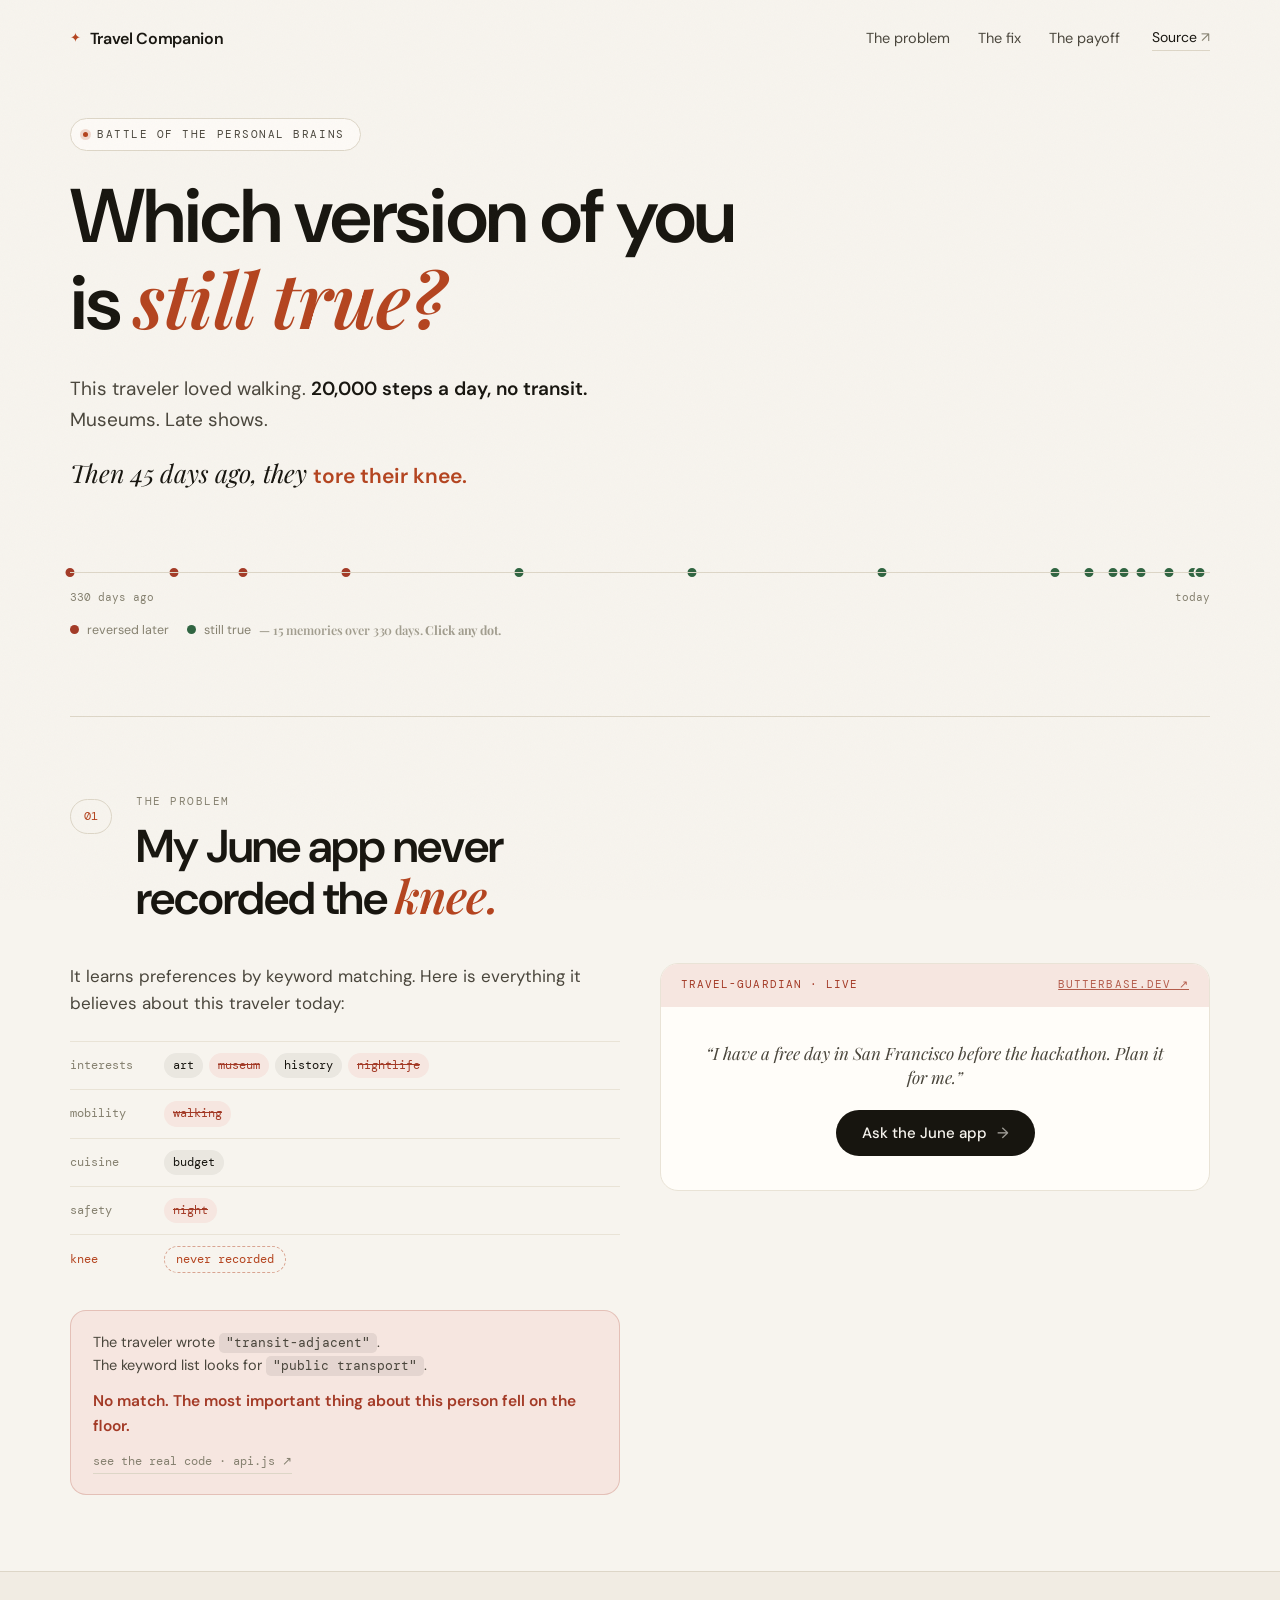
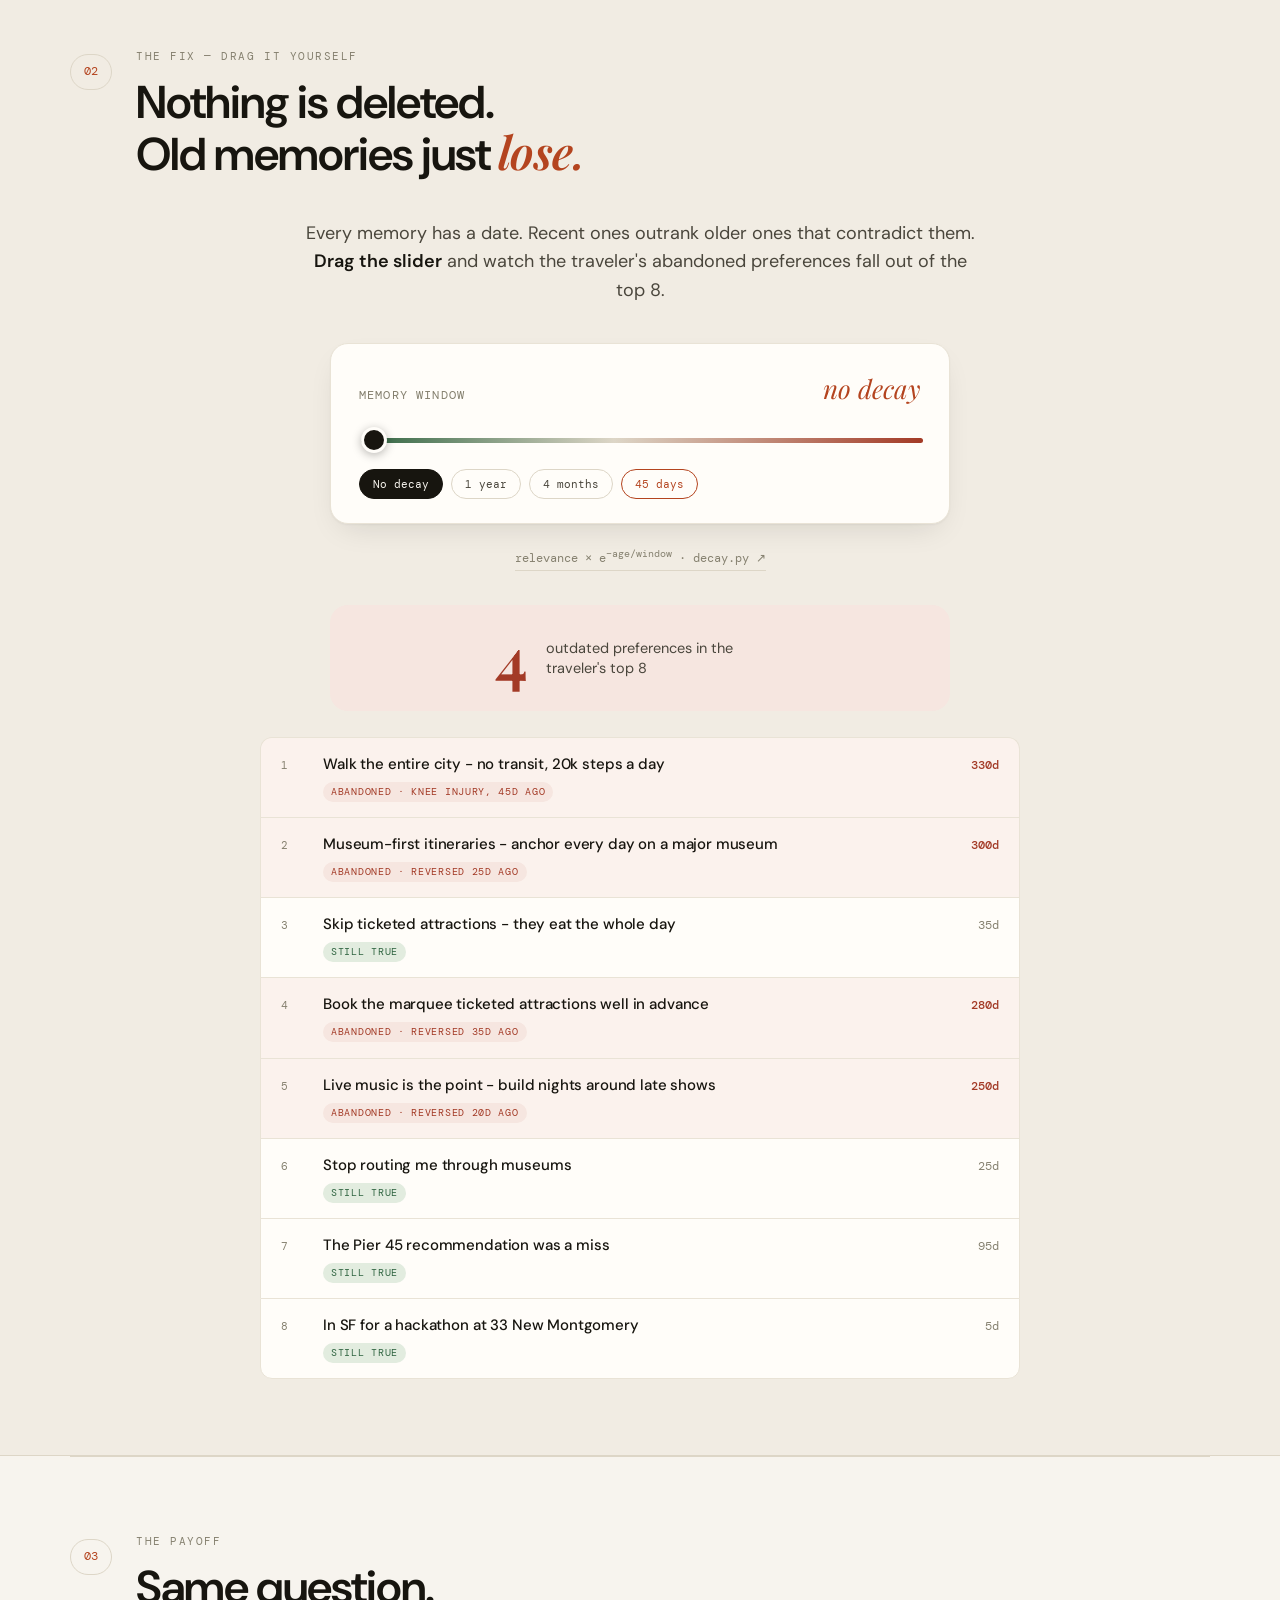
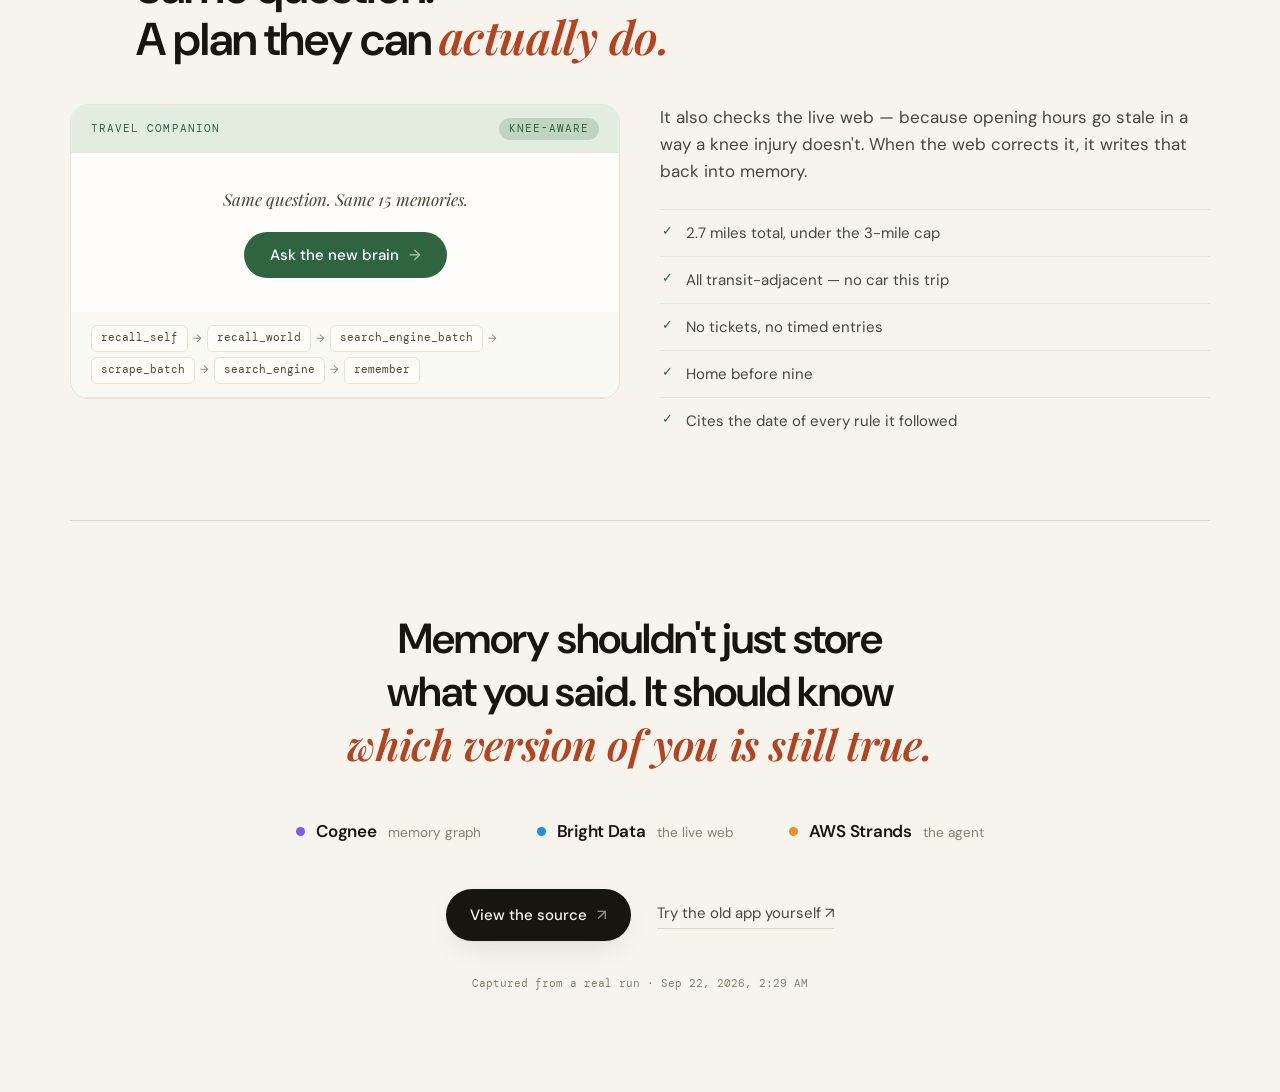
==== commit bb3a812f: "Make the demo clickable: ask buttons, memory dots, source links Three interactions on top of the sli" ====
--- a/index.html
+++ b/index.html
@@ -36,8 +36,9 @@
       <p class="timeline-key">
         <span class="k stale"></span> reversed later
         <span class="k fresh"></span> still true
-        <em>— 15 memories over 330 days. Hover any dot.</em>
+        <em>— 15 memories over 330 days. <b>Click any dot.</b></em>
       </p>
+      <div class="mem-detail" id="mem-detail" hidden></div>
     </header>
 
     <!-- ② PROBLEM ───────────────────────────────────────── -->
@@ -60,6 +61,9 @@
                The keyword list looks for <code>"public transport"</code>.</p>
             <p class="punch">No match. The most important thing about this
                person fell on the floor.</p>
+            <a class="src" target="_blank" rel="noopener"
+               href="https://github.com/abhijitbetigeri/travel-guardian/blob/main/frontend/src/api.js#L144-L179">
+               see the real code · api.js ↗</a>
           </div>
         </div>
 
@@ -68,7 +72,11 @@
             <span>travel-guardian · live</span>
             <a href="https://travel-guardian.butterbase.dev" target="_blank" rel="noopener">butterbase.dev ↗</a>
           </div>
-          <div class="rc-body" id="guardian-answer">…</div>
+          <div class="ask-gate" id="gate-old">
+            <p class="ask-q">“I have a free day in San Francisco before the hackathon. Plan it for me.”</p>
+            <button class="ask-btn" id="ask-old">Ask the June app <span>→</span></button>
+          </div>
+          <div class="rc-body" id="guardian-answer" hidden>…</div>
         </div>
       </div>
     </section>
@@ -102,6 +110,10 @@
           </div>
         </div>
 
+        <a class="src center-src" target="_blank" rel="noopener"
+           href="https://github.com/abhijitbetigeri/Travel-Companion/blob/main/travel_companion/decay.py">
+           relevance × e<sup>−age/window</sup> · decay.py ↗</a>
+
         <div class="counter" id="counter">
           <b id="stale-count">4</b>
           <span>outdated preferences in the traveler's top&nbsp;8</span>
@@ -124,8 +136,12 @@
       <div class="split">
         <div class="reply-card fresh">
           <div class="rc-top"><span>Travel Companion</span><span class="ok">knee-aware</span></div>
-          <div class="trace" id="trace"></div>
-          <div class="rc-body" id="companion-answer">…</div>
+          <div class="ask-gate" id="gate-new">
+            <p class="ask-q">Same question. Same 15 memories.</p>
+            <button class="ask-btn fresh" id="ask-new">Ask the new brain <span>→</span></button>
+          </div>
+          <div class="trace" id="trace" hidden></div>
+          <div class="rc-body" id="companion-answer" hidden>…</div>
         </div>
 
         <div>
@@ -151,6 +167,10 @@
         <div><span class="stack-dot bright"></span><strong>Bright Data</strong><small>the live web</small></div>
         <div><span class="stack-dot aws"></span><strong>AWS Strands</strong><small>the agent</small></div>
       </div>
+      <div class="close-links">
+        <a class="button button-dark" href="https://github.com/abhijitbetigeri/Travel-Companion">View the source <span>↗</span></a>
+        <a class="text-link" href="https://travel-guardian.butterbase.dev" target="_blank" rel="noopener">Try the old app yourself <span>↗</span></a>
+      </div>
       <p class="capture-note">Captured from a real run · <span id="captured">…</span></p>
     </section>
 
--- a/styles.css
+++ b/styles.css
@@ -518,10 +518,6 @@
   .hero-actions     { animation-delay: .26s; }
   .hero-card        { animation-delay: .34s; }
 
-  @keyframes rise {
-    from { opacity: 0; translate: 0 18px; }
-    to   { opacity: 1; translate: 0 0; }
-  }
 }
 
 /* ── responsive ──────────────────────────────────────────── */
@@ -541,3 +537,8 @@
   .stack-items { gap: 28px; flex-direction: column; }
   .hero-actions { gap: 18px; }
 }
+
+@keyframes rise {
+  from { opacity: 0; translate: 0 18px; }
+  to   { opacity: 1; translate: 0 0; }
+}
--- a/demo.css
+++ b/demo.css
@@ -239,3 +239,62 @@
   background: color-mix(in srgb, var(--fresh) 18%, transparent);
   padding: 3px 10px; border-radius: 100px;
 }
+
+/* ── interactive: memory detail ──────────────────────────── */
+
+.dot.on { scale: 1.6; box-shadow: 0 0 0 5px color-mix(in srgb, var(--accent) 28%, transparent); }
+
+.mem-detail {
+  margin-top: 26px; padding: 20px 24px; max-width: 46rem;
+  border-radius: 16px; background: var(--card);
+  border: 1px solid var(--rule-2); border-left: 3px solid var(--rule);
+  animation: rise .4s cubic-bezier(.2,.8,.2,1);
+}
+.mem-detail.stale { border-left-color: var(--stale); }
+.mem-detail.fresh { border-left-color: var(--fresh); }
+.md-top {
+  display: flex; gap: 14px; align-items: baseline;
+  font-family: var(--mono); font-size: 10.5px; letter-spacing: .1em;
+  text-transform: uppercase; color: var(--ink-3); margin-bottom: 10px;
+}
+.md-kind { color: var(--accent); }
+.mem-detail h4 { font-size: 17px; margin: 0 0 8px; letter-spacing: -.015em; }
+.mem-detail p { font-size: 14.5px; line-height: 1.6; color: var(--ink-2); margin-bottom: 12px; }
+
+/* ── interactive: ask gates ──────────────────────────────── */
+
+.ask-gate {
+  padding: 34px 26px; text-align: center;
+  transition: opacity .25s, translate .25s;
+}
+.ask-gate.gone { opacity: 0; translate: 0 -8px; }
+.ask-q {
+  font-family: var(--display); font-style: italic; font-size: 17px;
+  color: var(--ink-2); line-height: 1.45; margin-bottom: 20px; text-wrap: pretty;
+}
+.ask-btn {
+  font-family: var(--sans); font-size: 15px; font-weight: 500;
+  display: inline-flex; align-items: center; gap: 10px;
+  padding: 13px 26px; border-radius: 100px; cursor: pointer;
+  background: var(--ink); color: var(--paper); border: 0;
+  transition: translate .2s, box-shadow .2s;
+}
+.ask-btn:hover { translate: 0 -2px; box-shadow: var(--shadow-lg); }
+.ask-btn span { opacity: .6; }
+.ask-btn.fresh { background: var(--fresh); color: #fff; }
+
+/* ── interactive: source links ───────────────────────────── */
+
+.src {
+  display: inline-block; margin-top: 14px;
+  font-family: var(--mono); font-size: 11.5px; color: var(--ink-3);
+  text-decoration: none; border-bottom: 1px solid var(--rule);
+  padding-bottom: 2px; transition: color .2s, border-color .2s;
+}
+.src:hover { color: var(--accent); border-color: var(--accent); }
+.center-src { display: block; width: fit-content; margin: 22px auto 0; }
+
+.close-links {
+  display: flex; align-items: center; justify-content: center;
+  gap: 26px; margin-top: 44px; flex-wrap: wrap;
+}
